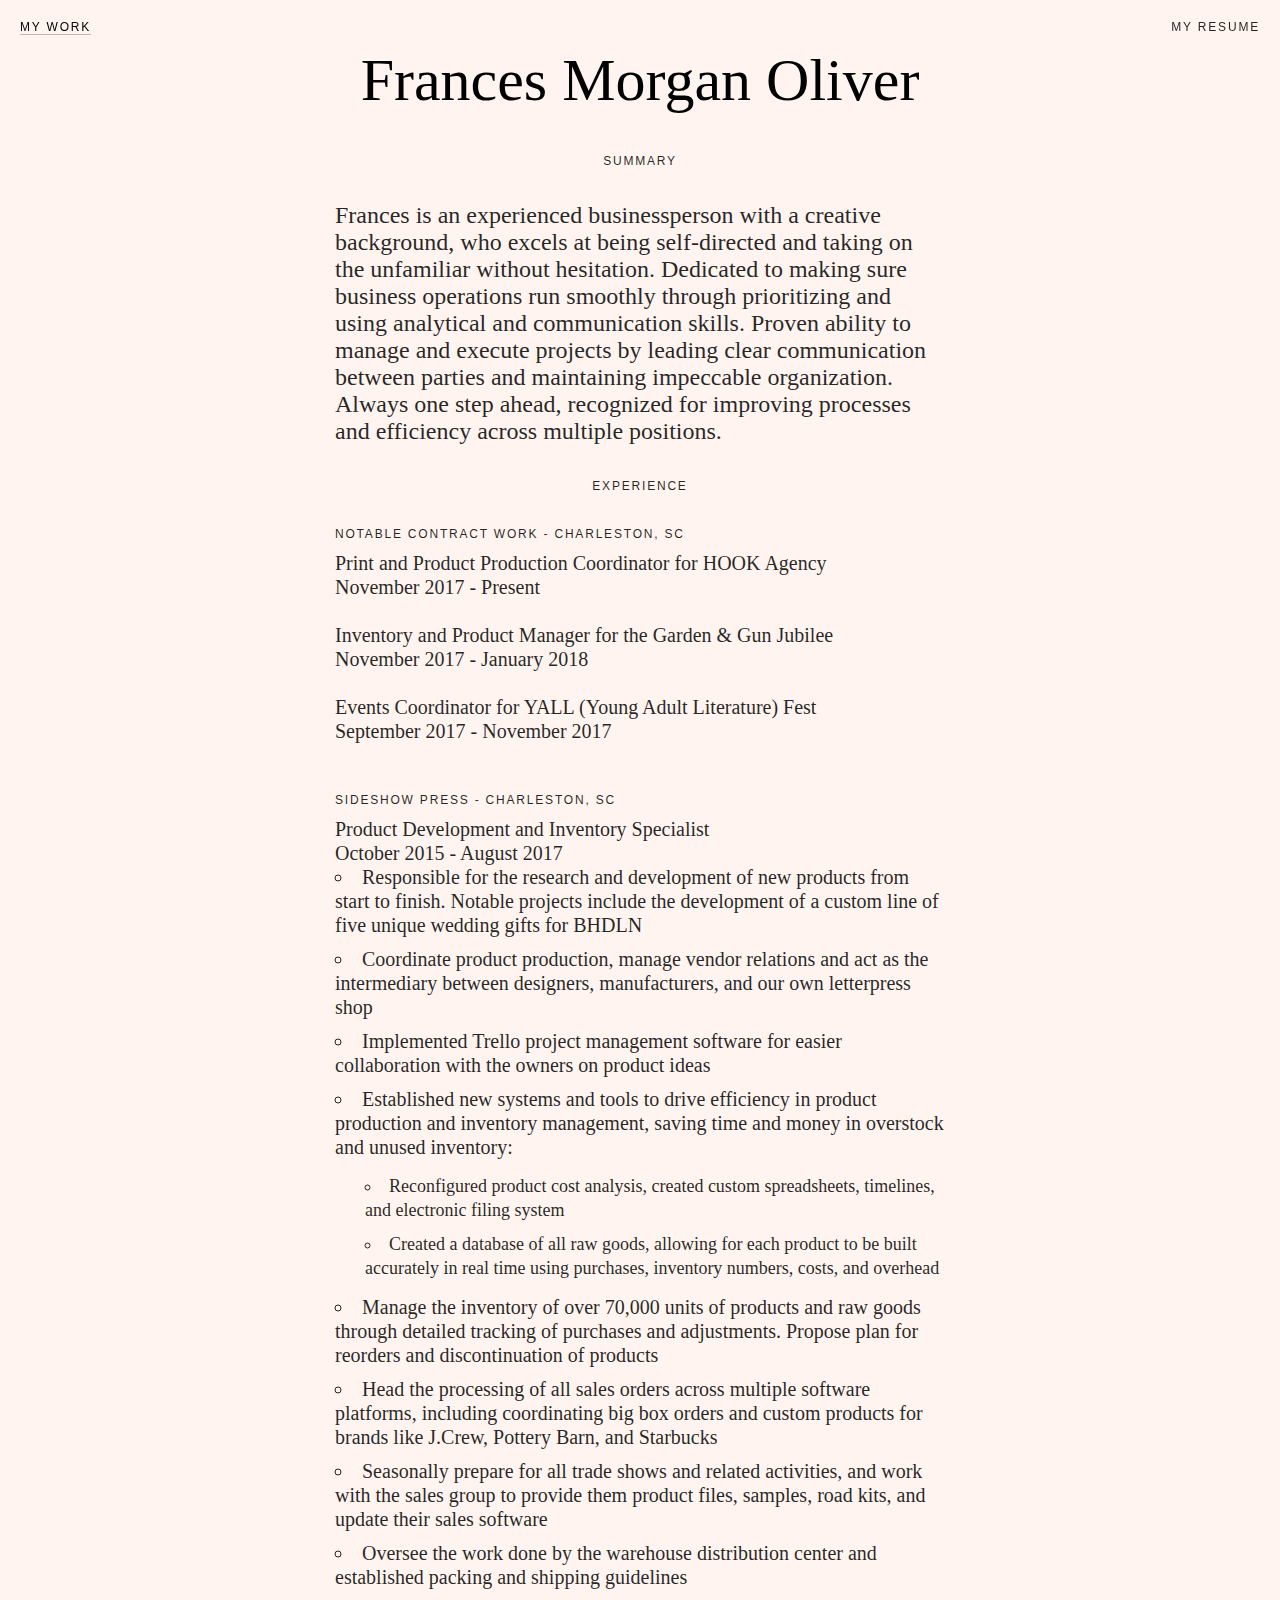
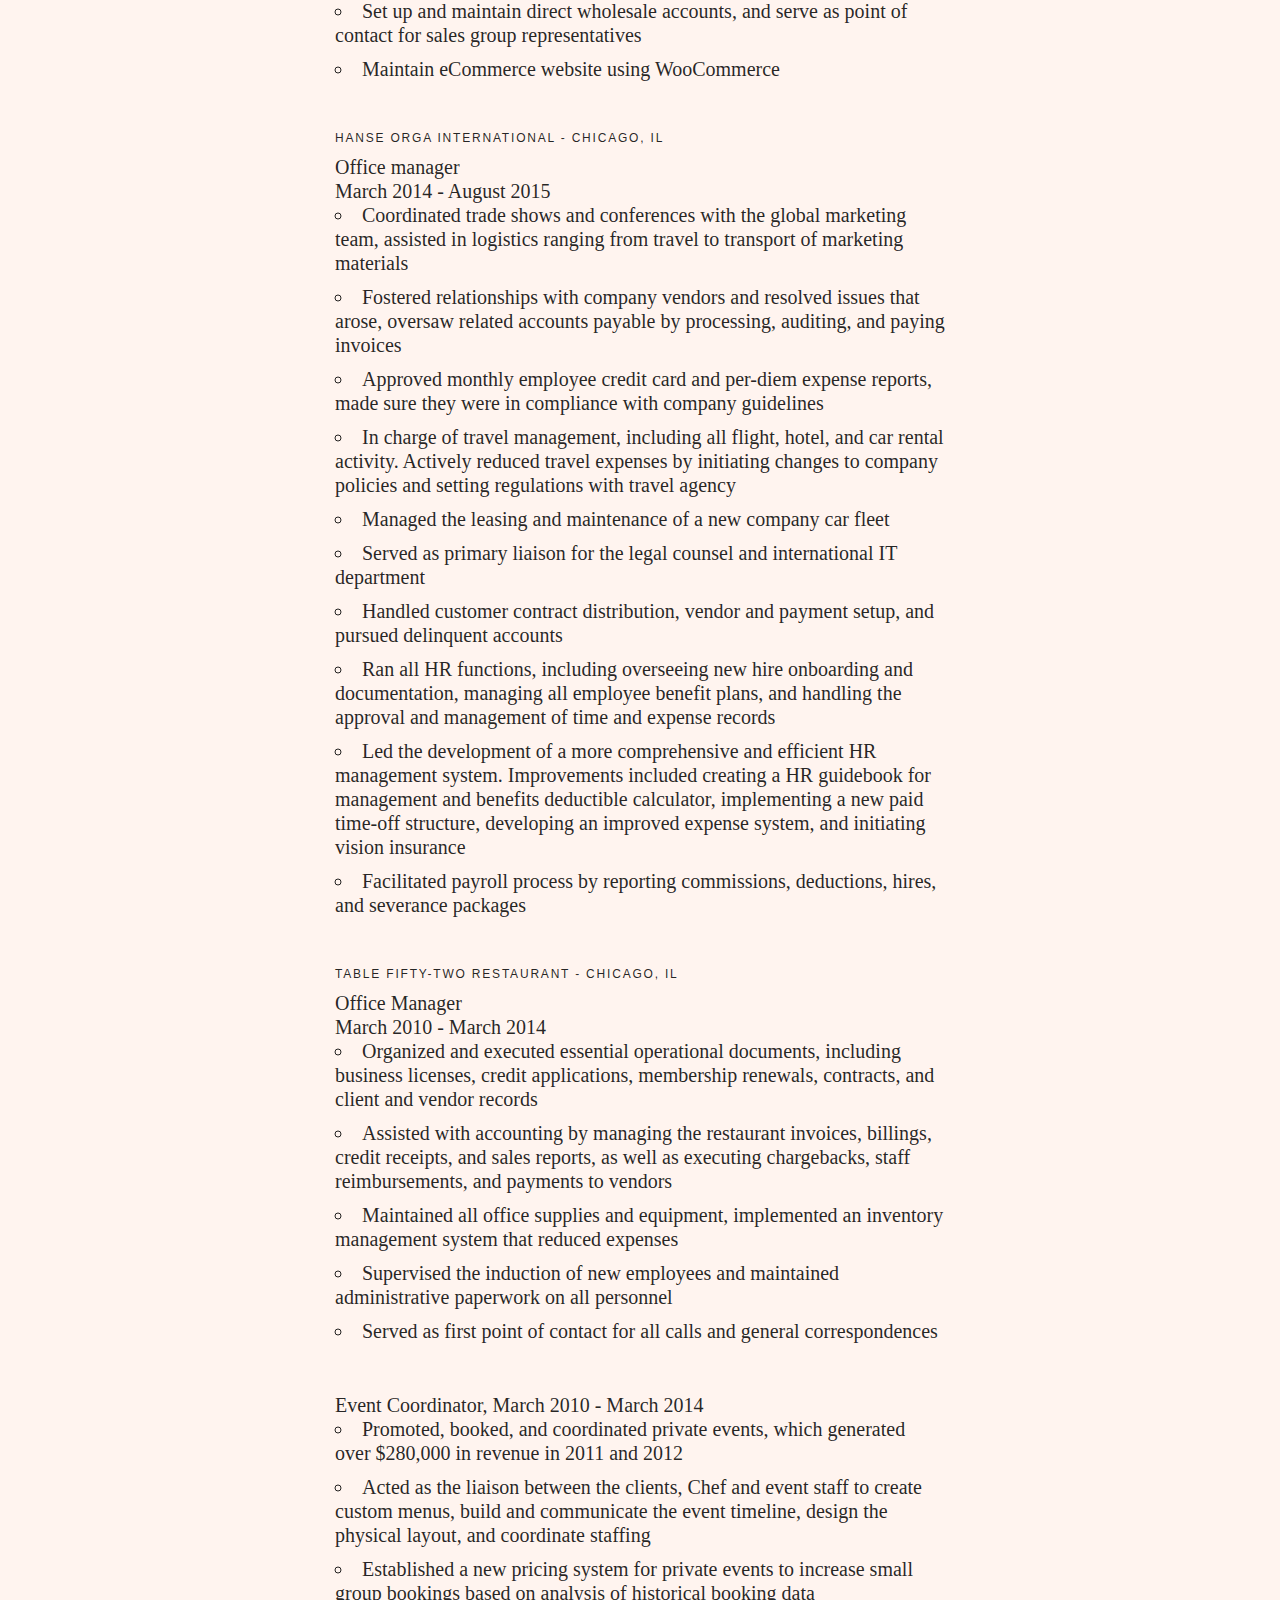
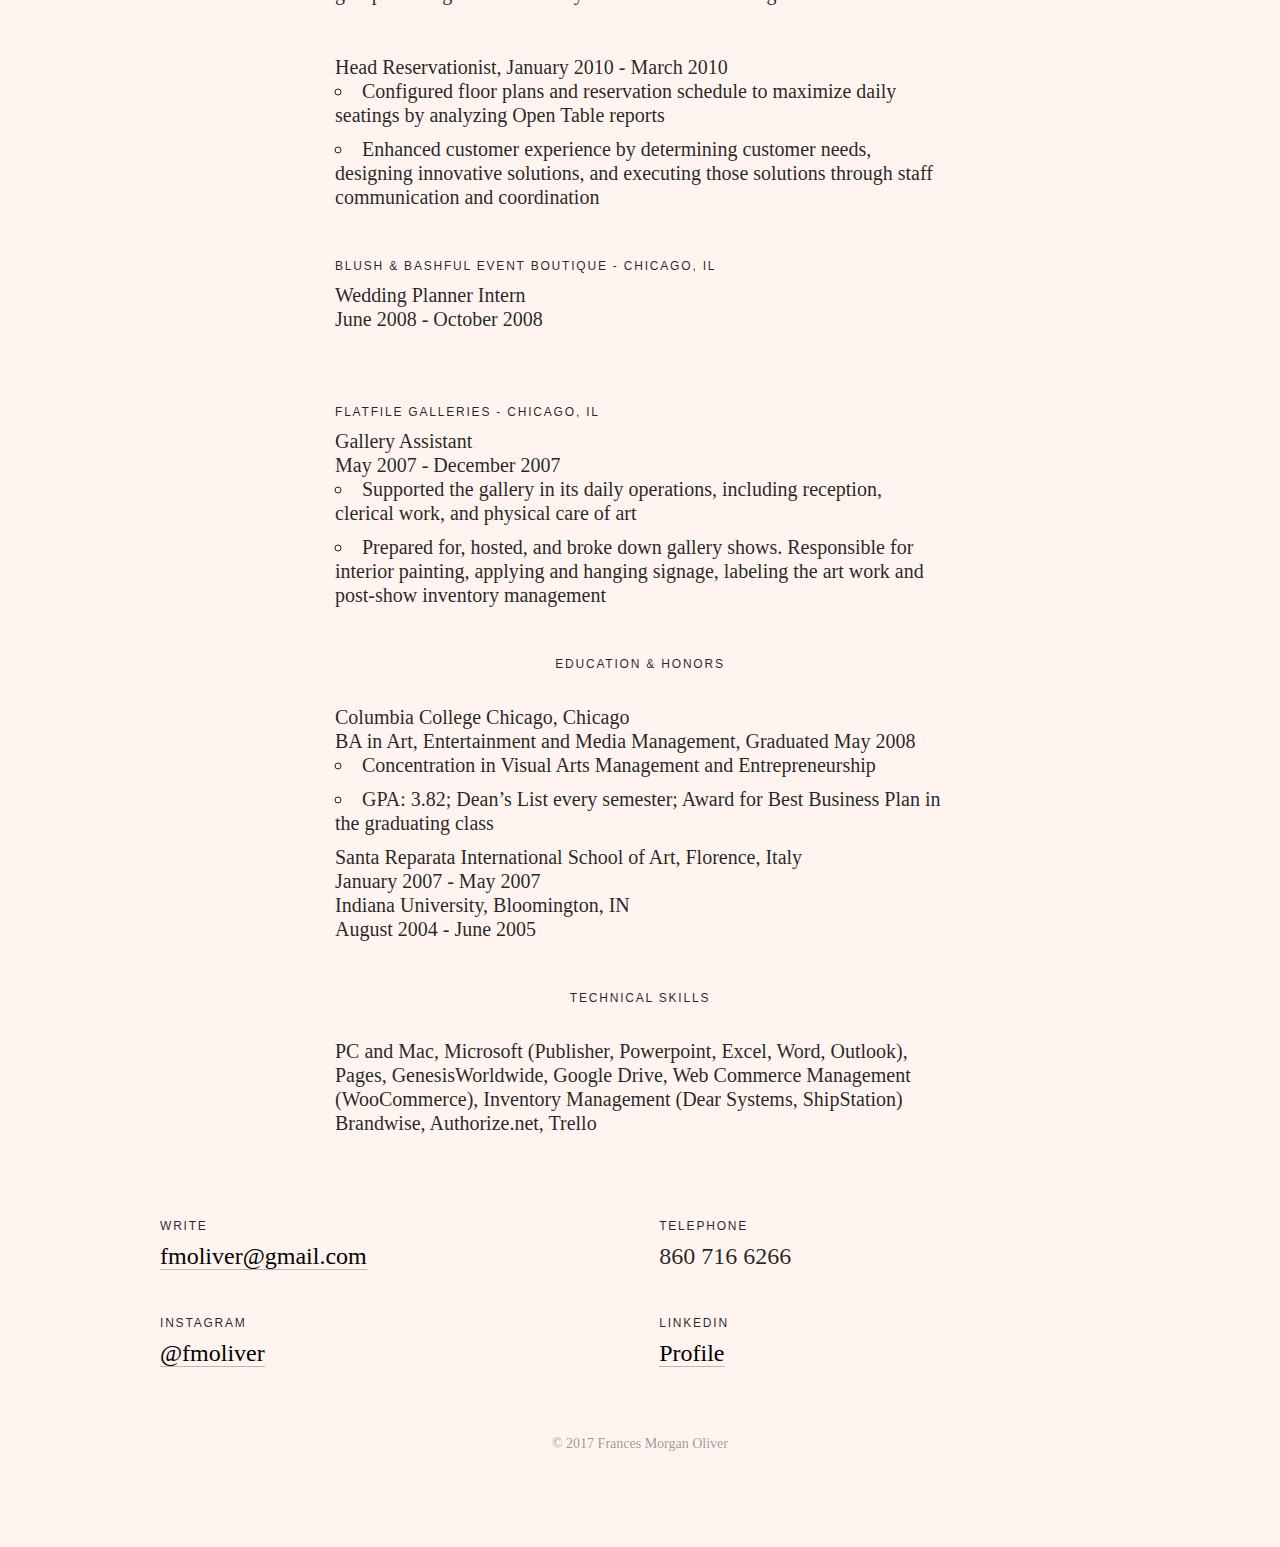
==== resume.html @ 6af4b41e "format updates" ====
<!DOCTYPE html>
<html lang="en">
<head>
<meta charset="utf-8">
<title>Frances Morgan Oliver</title>
<meta name="description" content="Frances Morgan Oliver is an artist with a business background. She's like a mullet-party in the front, and business in the back.">
<meta name="author" content="Frances Morgan Oliver">
<meta name="viewport" content="width=device-width, initial-scale=1">
<link rel="stylesheet" href="css/normalize.css">
<link rel="stylesheet" href="css/skeleton.css">
<link type="text/css" rel="stylesheet" href="//fast.fonts.net/cssapi/2fedffe7-57f6-4fa1-97b9-b22ba24ec169.css"/>
<link rel="icon" type="img/png" href="images/favicon.png">
</head>

<body>
<!-- Navigation -->
<div class="work nav"><a href="work.html">My Work</a></div>
<div class="resume nav">My Resume</div>

<div class="container">
<!-- Logo/Masthead -->
  <div class="row">
    <div class="twelve columns" style="margin-top: 50px">
      <h1><a class="logo" href="index.html">Frances Morgan Oliver</a></h1>
    </div>
  </div>

<!-- First Row -->
  <div class="row resume-text" style="margin-top: 34px">
    <div class="twelve columns">
      <h3 class="center" style="margin-bottom:34px;">Summary</h3>
      <p>
        <strong>Frances is an experienced businessperson with a creative background,</strong> who excels at being self-directed and taking on the unfamiliar without hesitation. Dedicated to making sure business operations run smoothly through prioritizing and using analytical and communication skills. Proven ability to manage and execute projects by leading clear communication between parties and maintaining impeccable organization. Always one step ahead, recognized for improving processes and efficiency across multiple positions.
      </p>
    </div>

    <div class="twelve columns">
      <h3 class="center" style="margin-bottom:34px;">Experience</h3>

      <h3>Notable Contract Work - Charleston, SC</h3>
        <ul>
          <strong>
            Print and Product Production Coordinator for HOOK Agency
          </br>November 2017 - Present
        </br></br>
            Inventory and Product Manager for the Garden & Gun Jubilee
          </br>November 2017 - January 2018
        </br></br>
            Events Coordinator for YALL (Young Adult Literature) Fest
          </br>September 2017 - November 2017
          </strong>
        </ul>
    </div>



    <div class="twelve columns">
      <h3>Sideshow Press - Charleston, SC</h3>
      <ul>
        <strong>Product Development and Inventory Specialist</br>October 2015 - August 2017</strong>
        <li>
          Responsible for the research and development of new products from start to finish. Notable projects include the development of a custom line of five unique wedding gifts for BHDLN
        </li>
        <li>
          Coordinate product production, manage vendor relations and act as the intermediary between designers, manufacturers, and our own letterpress shop
        </li>
        <li>
          Implemented Trello project management software for easier collaboration with the owners on product ideas
        </li>
        <li>
          Established new systems and tools to drive efficiency in product production and inventory management, saving time and money in overstock and unused inventory:
          <ul>
            <li>
              Reconfigured product cost analysis, created custom spreadsheets, timelines, and electronic filing system
            </li>
            <li>
              Created a database of all raw goods, allowing for each product to be built accurately in real time using purchases, inventory numbers, costs, and overhead
            </li>
          </ul>
        </li>
        <li>
          Manage the inventory of over 70,000 units of products and raw goods through detailed tracking of purchases and adjustments. Propose plan for reorders and discontinuation of products
        </li>
        <li>
          Head the processing of all sales orders across multiple software platforms, including coordinating big box orders and custom products for brands like J.Crew, Pottery Barn, and Starbucks
        </li>
        <li>
          Seasonally prepare for all trade shows and related activities, and work with the sales group to provide them product files, samples, road kits, and update their sales software
        </li>
        <li>
          Oversee the work done by the warehouse distribution center and established packing and shipping guidelines
        </li>
        <li>
          Set up and maintain direct wholesale accounts, and serve as point of contact for sales group representatives
        </li>
        <li>
          Maintain eCommerce website using WooCommerce
        </li>
      </ul>
    </div>

    <div class="twelve columns">
      <h3>Hanse Orga International - Chicago, IL</h3>
      <ul>
        <strong>Office manager</br>March 2014 - August 2015</strong>
        <li>
Coordinated trade shows and conferences with the global marketing team, assisted in logistics ranging from travel to transport of marketing materials
        </li>
        <li>
Fostered relationships with company vendors and resolved issues that arose, oversaw related accounts payable by processing, auditing, and paying invoices
        </li>
        <li>
Approved monthly employee credit card and per-diem expense reports, made sure they were in compliance with company guidelines
        </li>
        <li>
In charge of travel management, including all flight, hotel, and car rental activity. Actively reduced travel expenses by initiating changes to company policies and setting regulations with travel agency
        </li>
        <li>
Managed the leasing and maintenance of a new company car fleet
        </li>
        <li>
Served as primary liaison for the legal counsel and international IT department
        </li>
        <li>
Handled customer contract distribution, vendor and payment setup, and pursued delinquent accounts
        </li>
        <li>
          Ran all HR functions, including overseeing new hire onboarding and documentation, managing all employee benefit plans, and handling the approval and management of time and expense records
</li>
<li>Led the development of a more comprehensive and efficient HR management system. Improvements included creating a HR guidebook for management and benefits deductible calculator, implementing a new paid time-off structure, developing an improved expense system, and initiating vision insurance
</li>
<li>Facilitated payroll process by reporting commissions, deductions, hires, and severance packages
</li>
      </ul>
    </div>

    <div class="twelve columns">
      <h3>Table Fifty-Two Restaurant - Chicago, IL</h3>
      <ul>
        <strong>Office Manager</br>March 2010 - March 2014</strong>
        <li>
Organized and executed essential operational documents, including business licenses, credit applications, membership renewals, contracts, and client and vendor records
        </li>
        <li>
Assisted with accounting by managing the restaurant invoices, billings, credit receipts, and sales reports, as well as executing chargebacks, staff reimbursements, and payments to vendors
        </li>
        <li>
Maintained all office supplies and equipment, implemented an inventory management system that reduced expenses
        </li>
        <li>
Supervised the induction of new employees and maintained administrative paperwork on all personnel
        </li>
        <li>
Served as first point of contact for all calls and general correspondences
        </li>
      </ul>
      <ul>
        <strong>Event Coordinator, March 2010 - March 2014</strong>
        <li>
Promoted, booked, and coordinated private events, which generated over $280,000 in revenue in 2011 and 2012
        </li>
        <li>
Acted as the liaison between the clients, Chef and event staff to create custom menus, build and communicate the event timeline, design the physical layout, and coordinate staffing
        </li>
        <li>
Established a new pricing system for private events to increase small group bookings based on analysis of historical booking data
        </li>
      </ul>
    <ul>
      <strong>Head Reservationist, January 2010 - March 2010</strong>
      <li>
Configured floor plans and reservation schedule to maximize daily seatings by analyzing Open Table reports
      </li>
      <li>Enhanced customer experience by determining customer needs, designing innovative solutions, and executing those solutions through staff communication and coordination
</li>
</ul>
    </div>

    <div class="twelve columns">
      <ul>
        <h3>Blush &amp; Bashful Event Boutique - Chicago, IL</h3>
        <strong>Wedding Planner Intern</br>June 2008 - October 2008</strong>
          </br></br>
      </ul>

      <h3>FLATFILE galleries - Chicago, IL </h3>
      <ul>
        <strong>Gallery Assistant</br>May 2007 - December 2007</strong>
        <li>
Supported the gallery in its daily operations, including reception, clerical work, and physical care of art
        </li>
        <li>
          Prepared for, hosted, and broke down gallery shows. Responsible for interior painting, applying and hanging signage, labeling the art work and post-show inventory management
        </li>
      </ul>
  </div>

  <div class="twelve columns">
      <h3 class="center" style="margin-bottom:34px;">Education &amp; Honors</h4>

      <ul>
        <strong>
          Columbia College Chicago, Chicago</br>
          BA in Art, Entertainment and Media Management, Graduated May 2008
        </strong>
        <li>
          Concentration in Visual Arts Management and Entrepreneurship
        </li>
        <li>
          GPA: 3.82; Dean’s List every semester; Award for Best Business Plan in the graduating class
        </li>

        <strong>
          Santa Reparata International School of Art, Florence, Italy</br>
          January 2007 - May 2007
        </strong>
        </br>
        <strong>
          Indiana University, Bloomington, IN</br>
          August 2004 - June 2005
        </strong>
      </ul>
  </div>

  <div class="twelve columns">
    <h3 class="center" style="margin-bottom:34px;">Technical Skills</h3>
      <ul>
        PC and Mac, Microsoft (Publisher, Powerpoint, Excel, Word, Outlook), Pages, GenesisWorldwide, Google Drive, Web Commerce Management (WooCommerce), Inventory Management (Dear Systems, ShipStation) Brandwise, Authorize.net, Trello
      </ul>
  </div>

</div>



<!-- FOOTER -->
<!-- Contact -->
  <div class="row" style="margin-top: 34px">
    <div class="six columns">
      <h3>WRITE</h3>
      <p>
        <a href="mailto:fmoliver@gmail.com">fmoliver@gmail.com</a>
      </p>
    </div>

    <div class="six columns">
      <h3>TELEPHONE</h3>
      <p>
        860 716 6266
      </p>
    </div>
  </div>

<!-- Social -->
  <div class="row" style="margin-top: 12px">
    <div class="six columns">
      <h3>INSTAGRAM</h3>
      <p>
        <a href="https://www.instagram.com/fmoliver/" target="_blank">@fmoliver</a>
      </p>
    </div>

    <div class="six columns">
      <h3>LINKEDIN</h3>
      <p>
        <a href="https://www.linkedin.com/in/frances-morgan-oliver-4a1a248" target="_blank">Profile</a>
      </p>
    </div>
  </div>

<!-- Copy -->
  <div class="row" style="margin-top: 34px">
    <div class="twelve columns center">
      <p class="small">© 2017 Frances Morgan Oliver</p>
    </div>
  </div>
</div></body>
</html>
---- css/skeleton.css ----
/*Skeleton V2.0.4 Copyright 2014, Dave Gamache www.getskeleton.com*/
.resume {
position:fixed;
top:20px;
right:20px;
z-index:5000;}

.work {
position:fixed;
top:20px;
left:20px;
z-index:5000;}

.resume-text {
  padding: 0;
}

.container {
  position: relative;
  width: 100%;
  max-width: 1000px;
  margin: 0 auto;
  margin-bottom: 60px;
  padding: 0 20px;
  box-sizing: border-box; }

.columns {
  width: 100%;
  float: left;
  box-sizing: border-box; }

/* Desktop */
@media (min-width: 550px) {
  .resume-text {
    padding: 0 175px;}

  .container {
    width: 100%;}

  .columns {
    margin-left: 4%; }

  .columns:first-child {
    margin-left: 0; }

  .one.columns                    { width: 4.66666666667%; }
  .two.columns                    { width: 13.3333333333%; }
  .three.columns                  { width: 22%;            }
  .four.columns                   { width: 30.6666666667%; }
  .five.columns                   { width: 39.3333333333%; }
  .six.columns                    { width: 48%;            }
  .seven.columns                  { width: 56.6666666667%; }
  .eight.columns                  { width: 65.3333333333%; }
  .nine.columns                   { width: 74.0%;          }
  .ten.columns                    { width: 82.6666666667%; }
  .eleven.columns                 { width: 91.3333333333%; }
  .twelve.columns                 { width: 100%; margin-left: 0; }
}


/* Basic */
html { font-size: 62.5%; }

body {
  font-size: 24px;
  line-height: 27px;
  letter-spacing: 0;
  text-rendering: optimizeLegibility;
  font-weight: 400;
  font-style: normal;
  font-family: "Goudy Oldstyle W01", "Goudy", serif;
  color: rgba(0,0,0,.86);
  background-color: rgba(255,236,229,.6); }

img { max-width: 100%; }

/* Typography */
h1, h2 {
  margin-top: 0;
  margin-bottom: 1rem; }

h1 {
  font-weight: 400;
  text-align: center;
  font-size: 60px;
  line-height: 60px; }

h2 {
  font-weight: 400;
  font-size: 36px;
  line-height: 38px;
  color: rgba(0,0,0,.4);}

h3, .nav {
  font-family: "Helvetica Neue LT W01_63 Md Ex", "Helvetica Neue LT Std", sans-serif;
  font-weight: 500;
  font-size: 12px;
  letter-spacing: 0.15em;
  line-height: 14px;
  margin-top: 0;
  margin-bottom: 10px;
  text-transform: uppercase;}

h4 {
  font-family: "Helvetica Neue LT W01_63 Md Ex", "Helvetica Neue LT Std", sans-serif;
  font-weight: 500;
  font-size: 22px;
  letter-spacing: 0.15em;
  line-height: 24px;
  margin-top: 0;
  margin-bottom: 10px;
  text-transform: uppercase;
  display: inline-block; }

strong {
  font-weight: 500;
  font-family: "Goudy Oldstyle W01 Bold", "Goudy", serif;}

p {
  font-weight: 400;
  margin-top: 0;
  margin-bottom: 34px;}

.number {
  font-size: 13px;
  vertical-align: top;
  margin-left: 10px;
  display: inline;
  line-height: 13px;
  top: 3px;
  position: relative
}

.role {
  font-family: "Helvetica Neue LT W01_63 Md Ex", "Helvetica Neue LT Std", sans-serif;
  font-weight: 500;
  font-size: 12px;
  line-height: 14px;
  margin-top: 0;}

.small {
  font-size:14px;
  line-height: 18px;
  color: rgba(0,0,0,.4);}

.right {
  text-align: right;}

.center {
  text-align: center;}

/* Links */
a {
  color: black;
  text-decoration: none;
  border-bottom: 1px solid rgba(0,0,0,.25);}

a:hover {
  color: black;
  text-decoration: none;
  border-bottom: 1px solid rgba(0,0,0,1); }


.logo {
  color: black;
  text-decoration: none;
  border-bottom: 0;}

.logo:hover {
  color: black;
  text-decoration: none;
  border-bottom: 0; }


/* Lists */
ul {
  font-size: 20px;
  line-height: 24px;
  list-style: circle inside;
  margin-bottom: 50px;}

ol {
  list-style: decimal inside; }
ol, ul {
  padding-left: 0;
  margin-top: 0; }
ul ul,
ul ol,
ol ol,
ol ul {
  margin: 1.5rem 0 1.5rem 3rem;
  font-size: 90%; }
li {
  margin-bottom: 1rem; }

#me1, #me2, #me3, #me4, #me5, #me6, #me7, #me8, #me9, #me10, #me11{
cursor: e-resize; }

/* Clearing */
.container:after,
.row:after,
.u-cf {
  content: "";
  display: table;
  clear: both; }
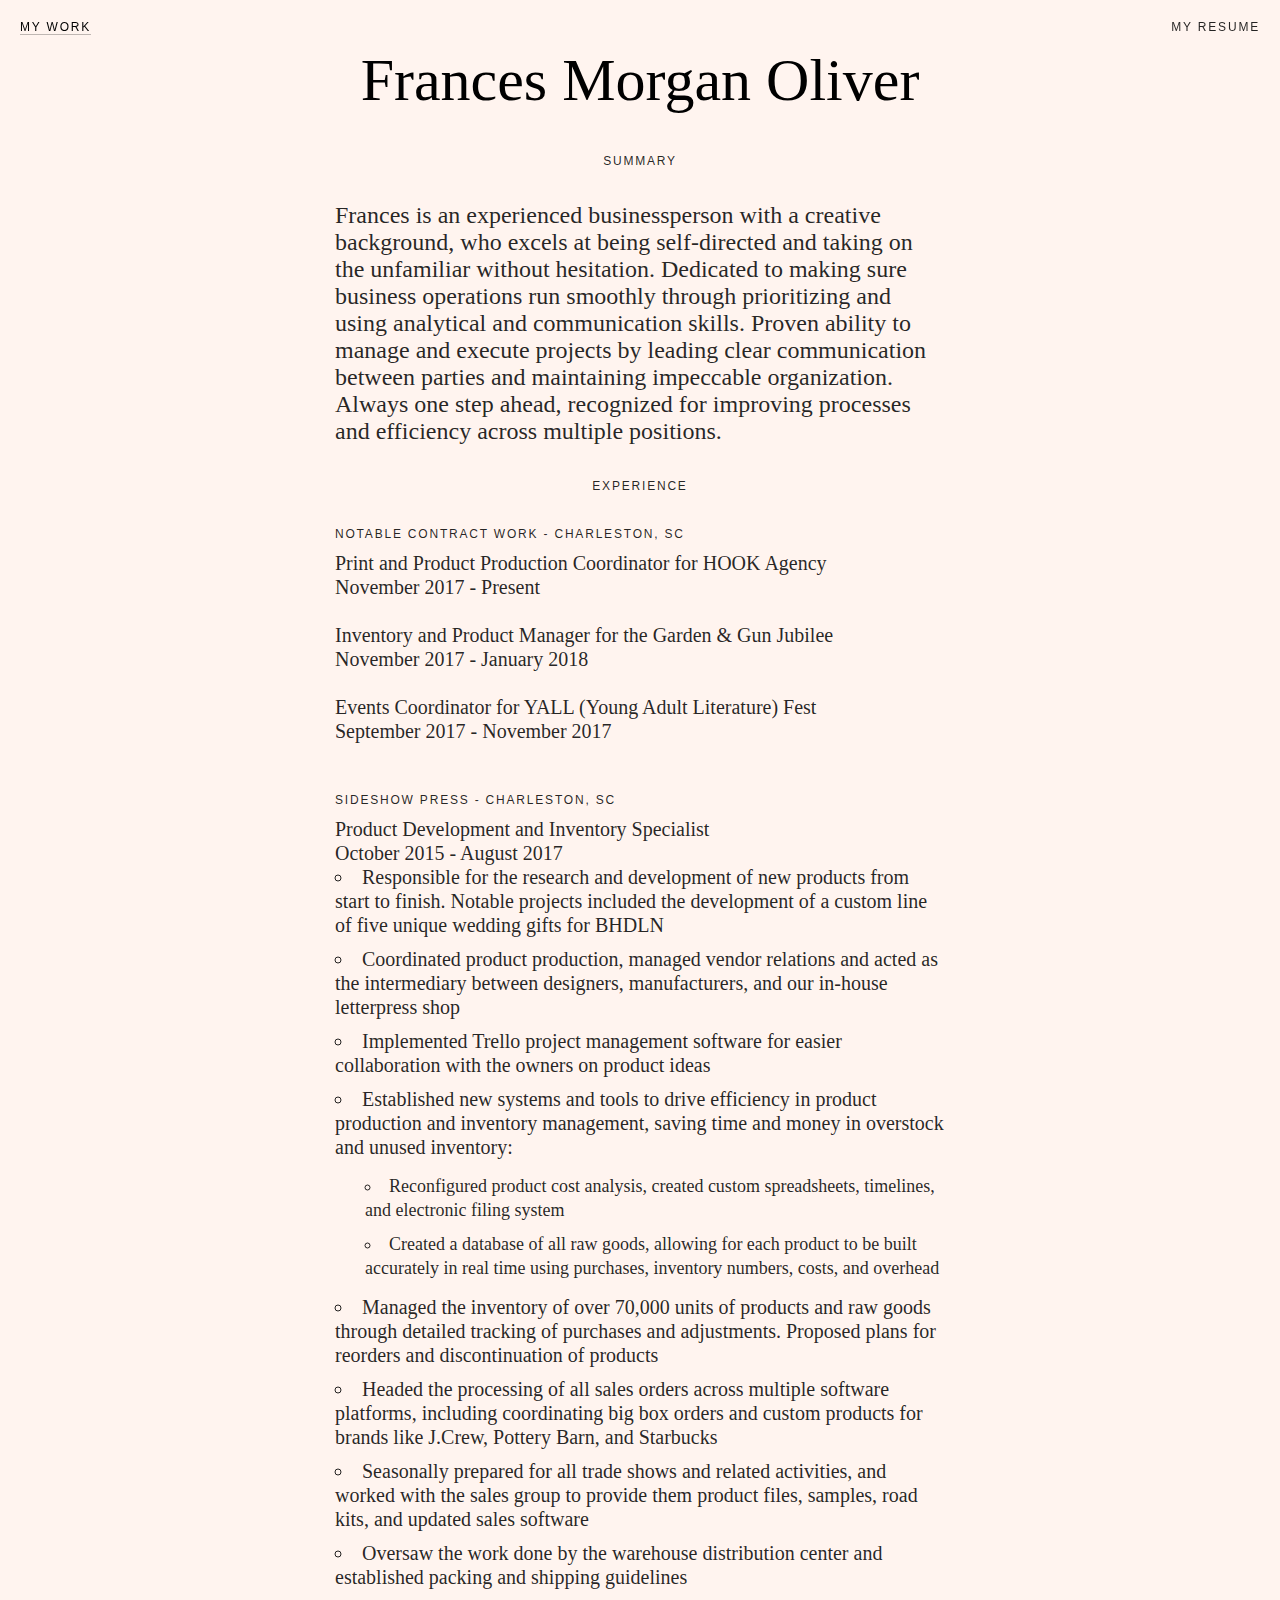
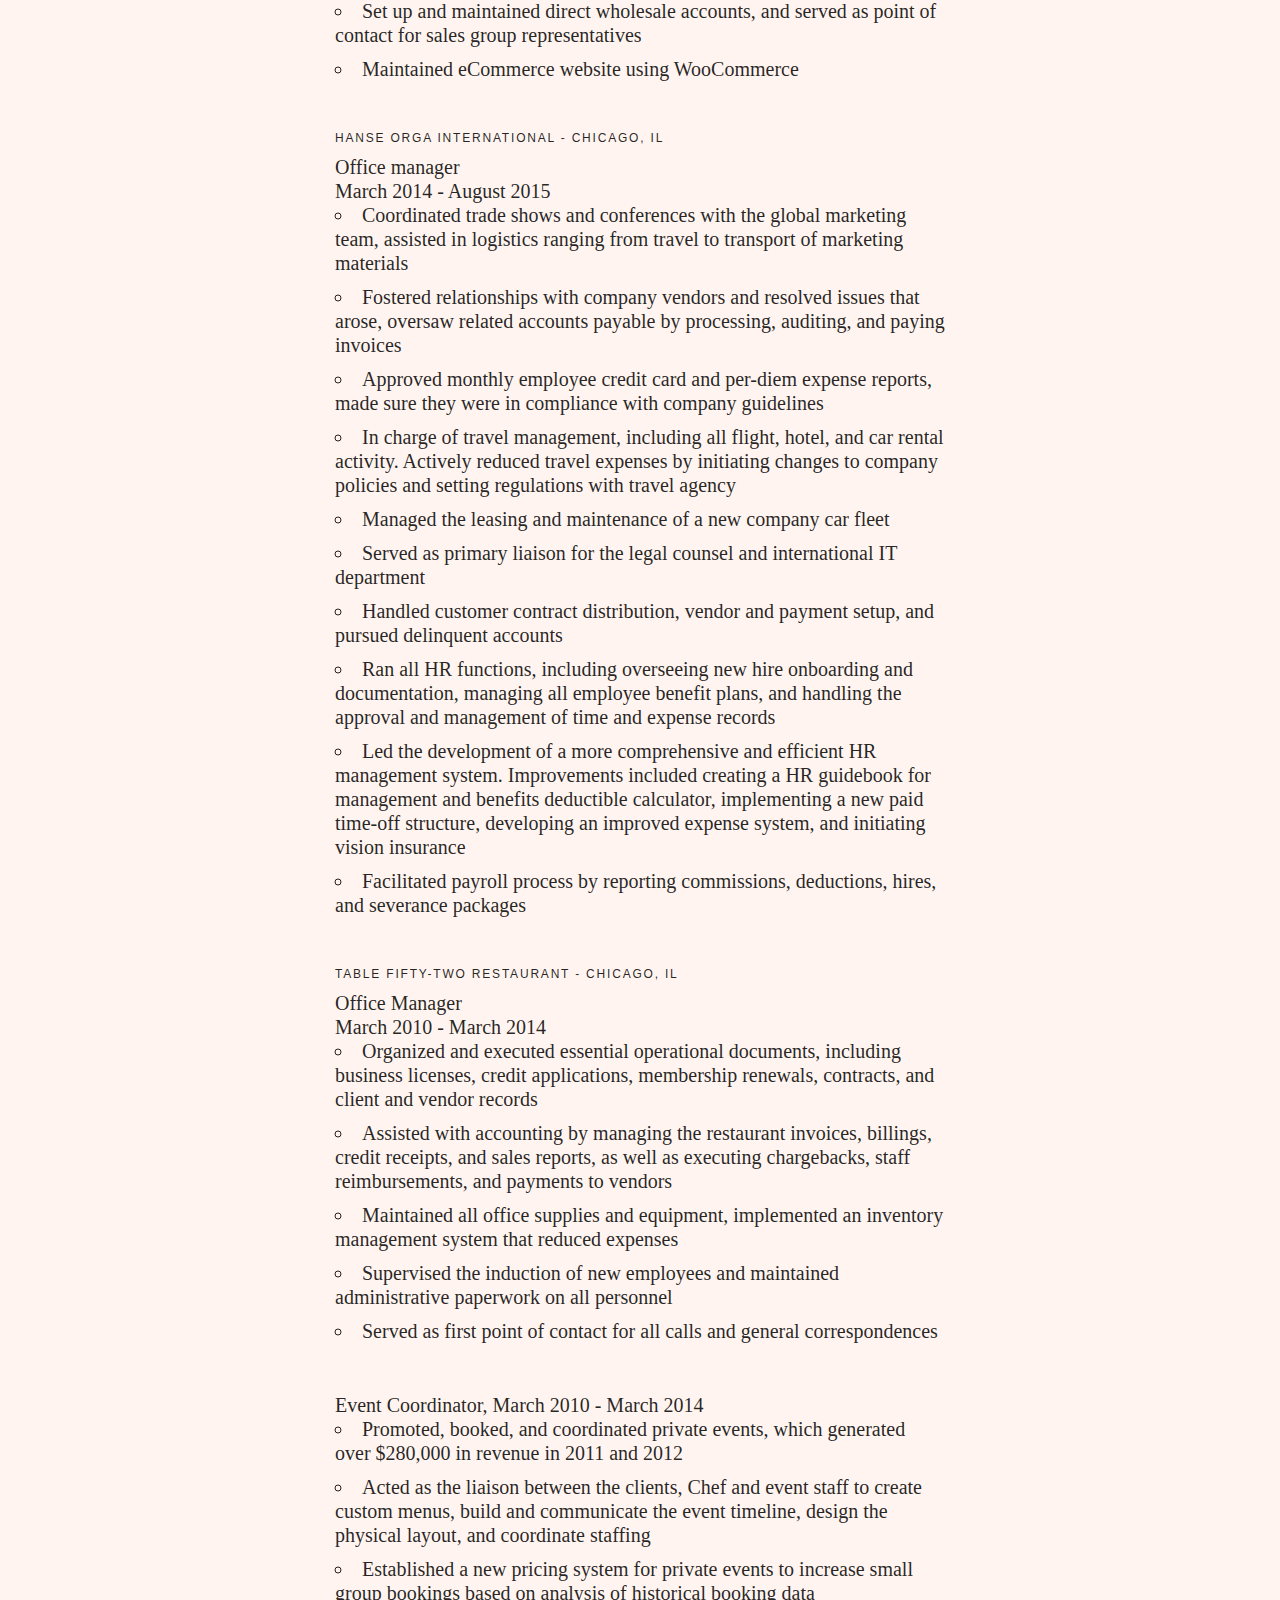
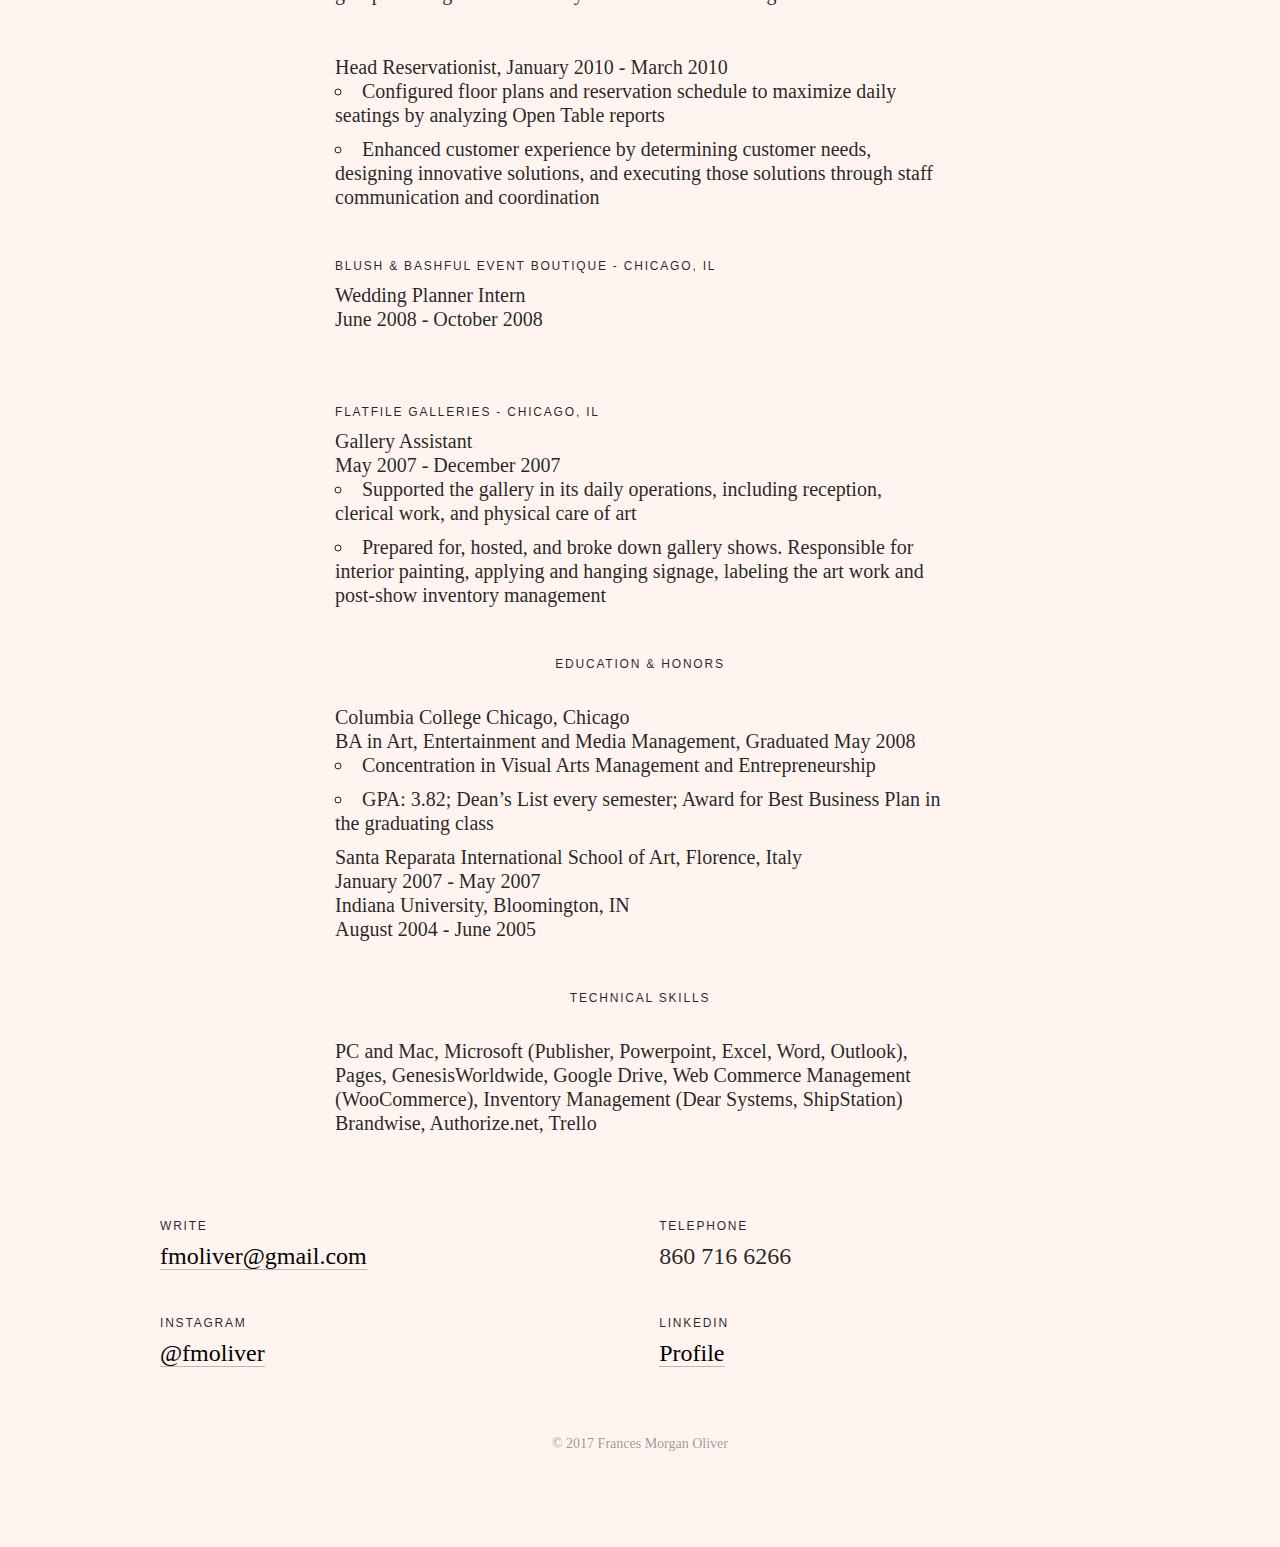
==== commit e9dd82fb: "updating resume" ====
--- a/resume.html
+++ b/resume.html
@@ -3,7 +3,7 @@
 <head>
 <meta charset="utf-8">
 <title>Frances Morgan Oliver</title>
-<meta name="description" content="Frances Morgan Oliver is an artist with a business background. She's like a mullet-party in the front, and business in the back.">
+<meta name="description" content="Frances Morgan Oliver is an artist with a business background">
 <meta name="author" content="Frances Morgan Oliver">
 <meta name="viewport" content="width=device-width, initial-scale=1">
 <link rel="stylesheet" href="css/normalize.css">
@@ -59,10 +59,10 @@
       <ul>
         <strong>Product Development and Inventory Specialist</br>October 2015 - August 2017</strong>
         <li>
-          Responsible for the research and development of new products from start to finish. Notable projects include the development of a custom line of five unique wedding gifts for BHDLN
-        </li>
-        <li>
-          Coordinate product production, manage vendor relations and act as the intermediary between designers, manufacturers, and our own letterpress shop
+          Responsible for the research and development of new products from start to finish. Notable projects included the development of a custom line of five unique wedding gifts for BHDLN
+        </li>
+        <li>
+          Coordinated product production, managed vendor relations and acted as the intermediary between designers, manufacturers, and our in-house letterpress shop
         </li>
         <li>
           Implemented Trello project management software for easier collaboration with the owners on product ideas
@@ -79,22 +79,22 @@
           </ul>
         </li>
         <li>
-          Manage the inventory of over 70,000 units of products and raw goods through detailed tracking of purchases and adjustments. Propose plan for reorders and discontinuation of products
-        </li>
-        <li>
-          Head the processing of all sales orders across multiple software platforms, including coordinating big box orders and custom products for brands like J.Crew, Pottery Barn, and Starbucks
-        </li>
-        <li>
-          Seasonally prepare for all trade shows and related activities, and work with the sales group to provide them product files, samples, road kits, and update their sales software
-        </li>
-        <li>
-          Oversee the work done by the warehouse distribution center and established packing and shipping guidelines
-        </li>
-        <li>
-          Set up and maintain direct wholesale accounts, and serve as point of contact for sales group representatives
-        </li>
-        <li>
-          Maintain eCommerce website using WooCommerce
+          Managed the inventory of over 70,000 units of products and raw goods through detailed tracking of purchases and adjustments. Proposed plans for reorders and discontinuation of products
+        </li>
+        <li>
+          Headed the processing of all sales orders across multiple software platforms, including coordinating big box orders and custom products for brands like J.Crew, Pottery Barn, and Starbucks
+        </li>
+        <li>
+          Seasonally prepared for all trade shows and related activities, and worked with the sales group to provide them product files, samples, road kits, and updated sales software
+        </li>
+        <li>
+          Oversaw the work done by the warehouse distribution center and established packing and shipping guidelines
+        </li>
+        <li>
+          Set up and maintained direct wholesale accounts, and served as point of contact for sales group representatives
+        </li>
+        <li>
+          Maintained eCommerce website using WooCommerce
         </li>
       </ul>
     </div>
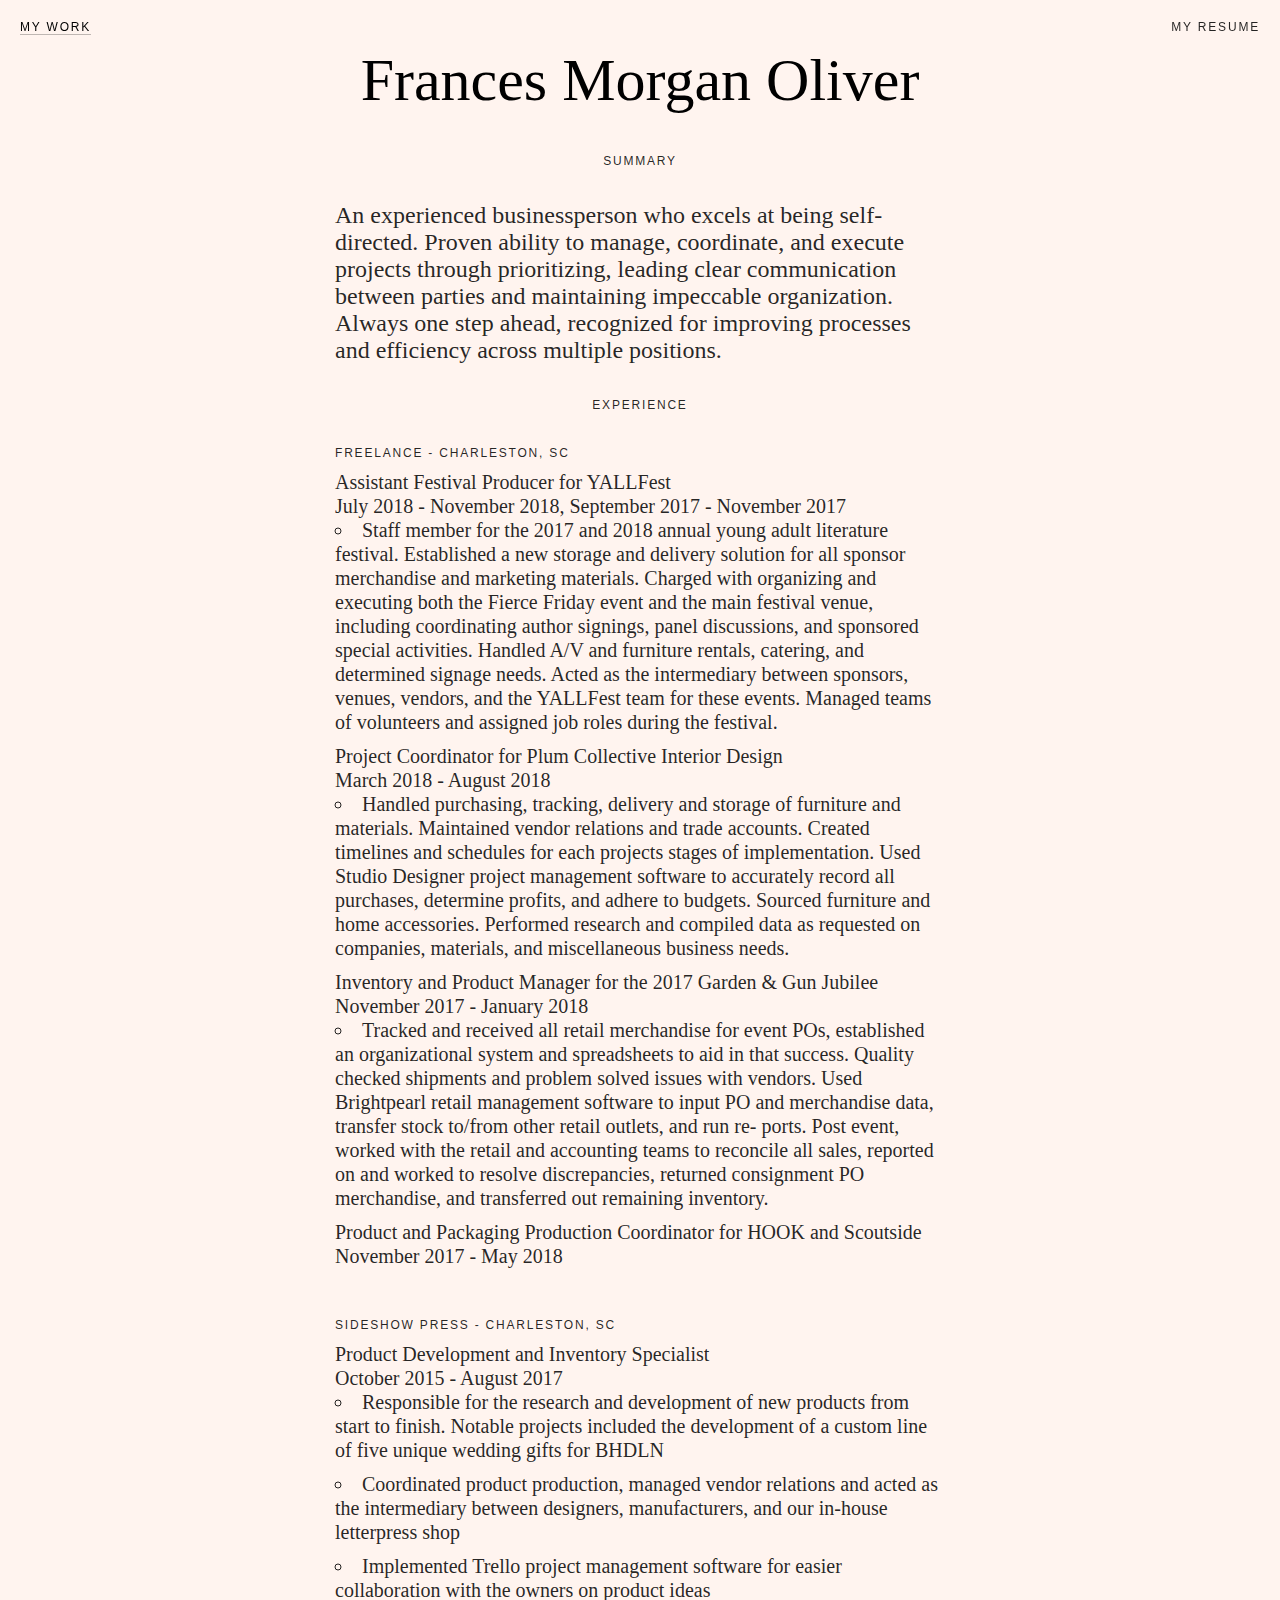
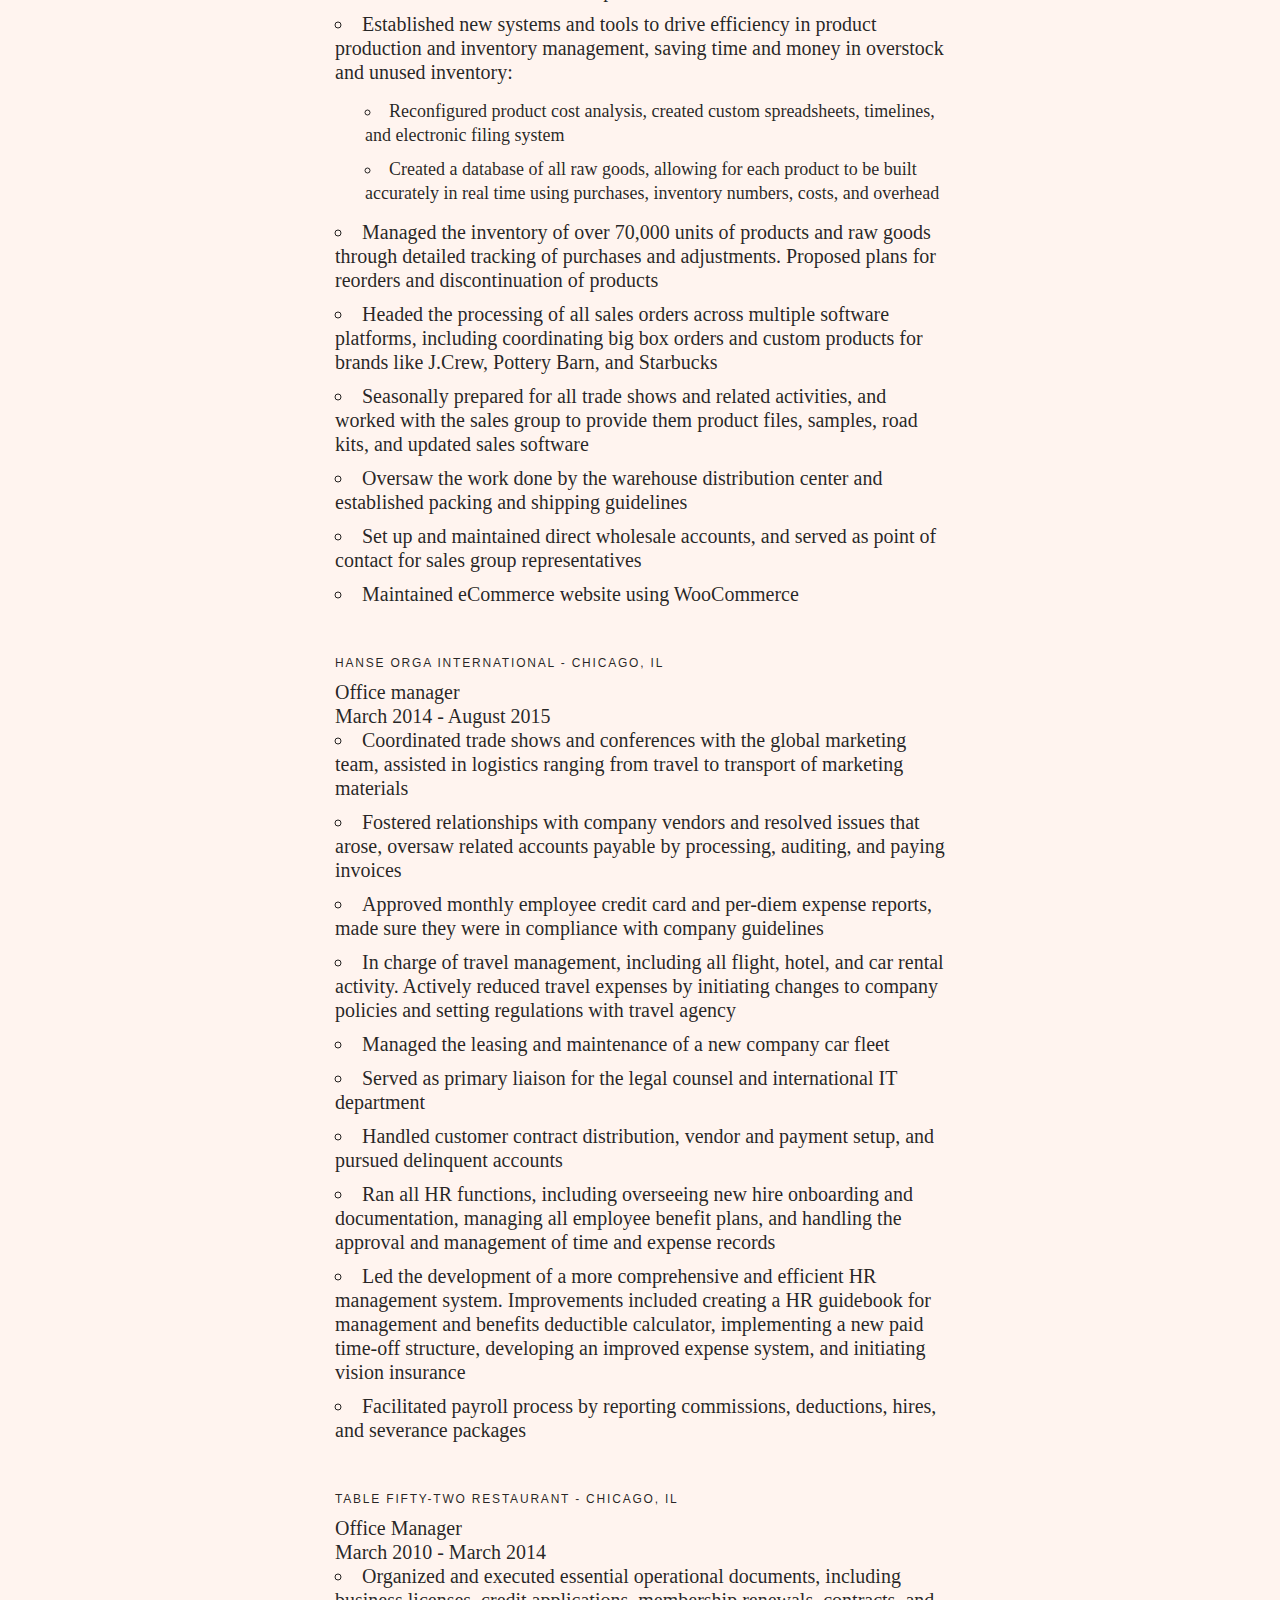
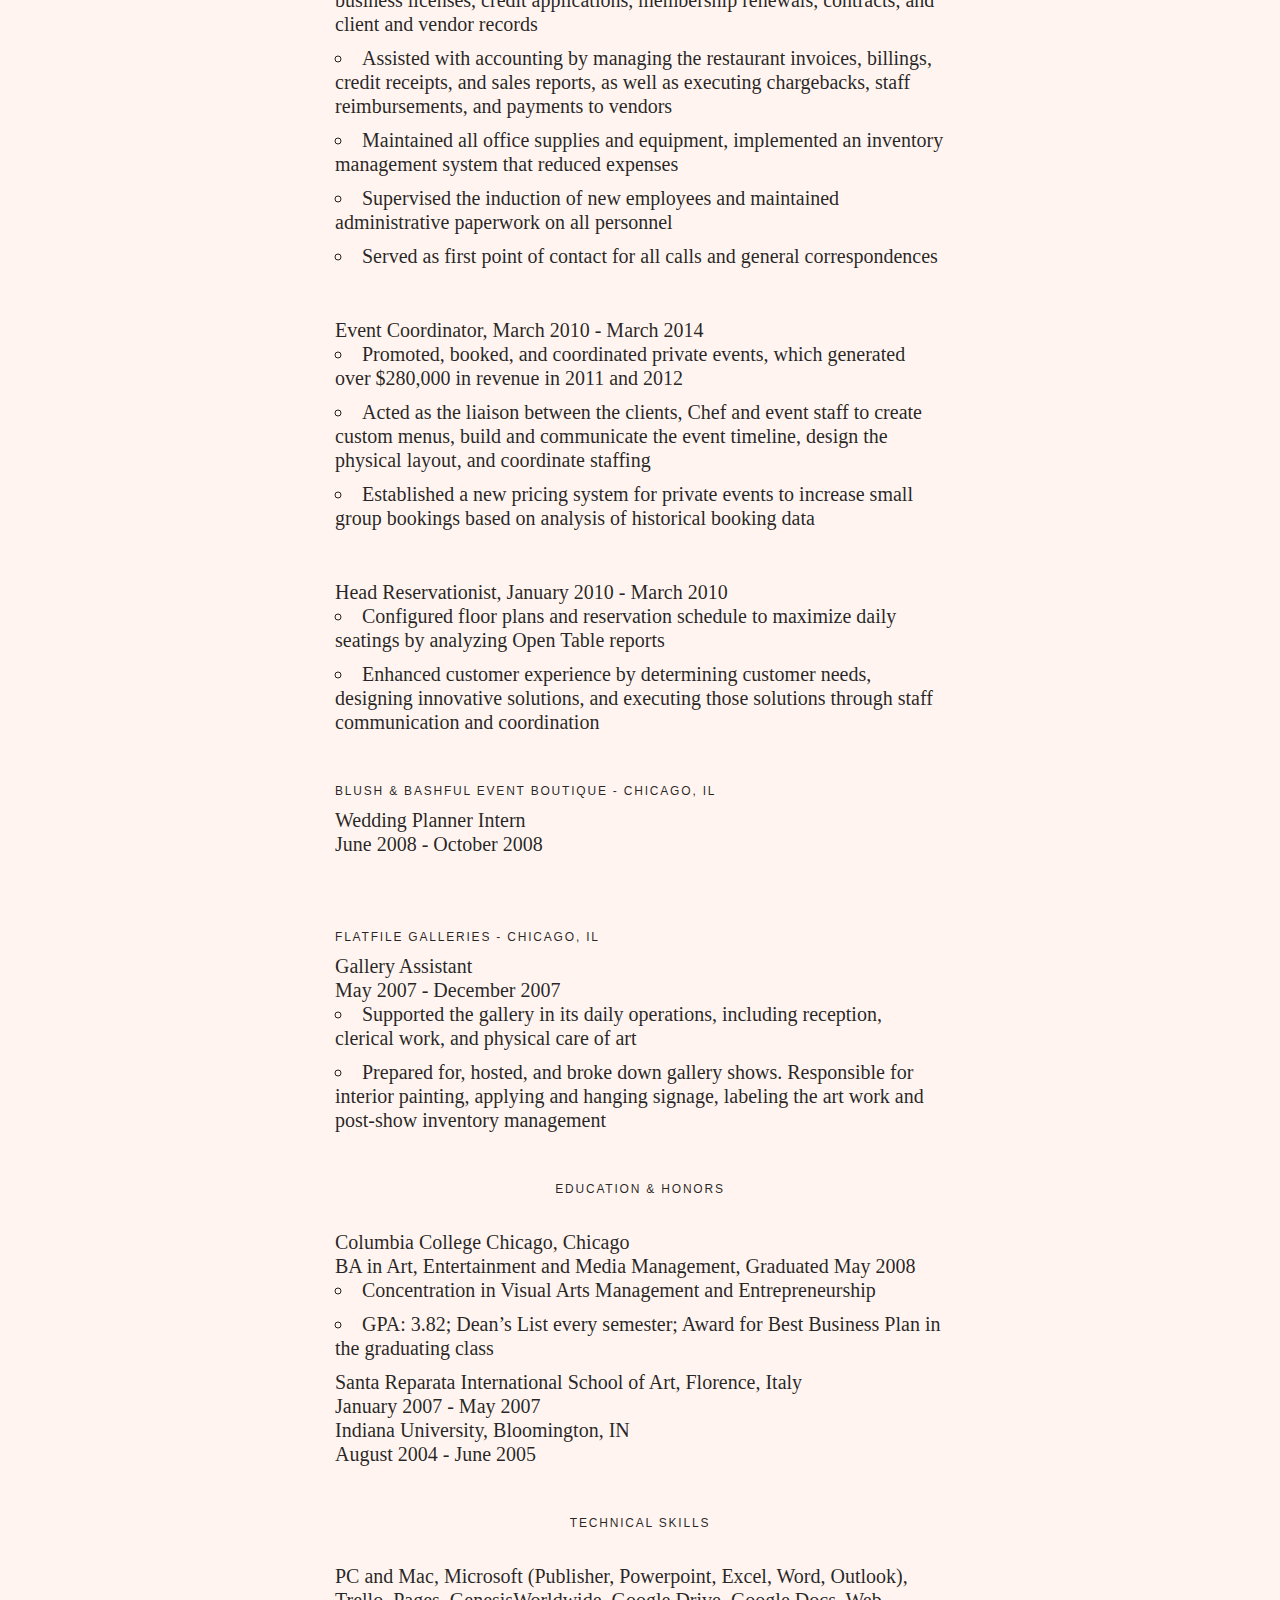
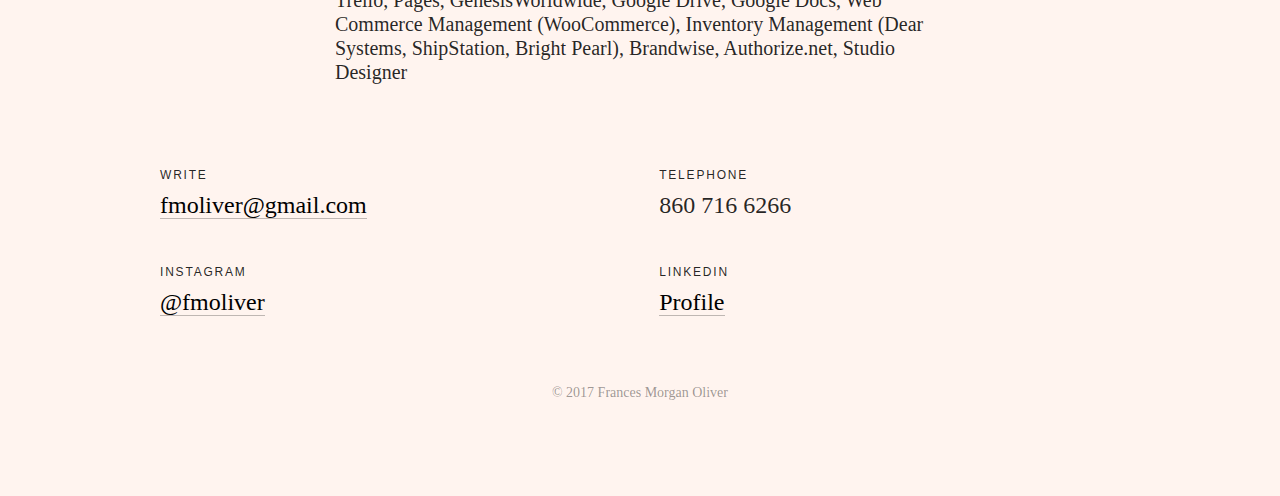
==== commit 624e3678: "resume updates" ====
--- a/resume.html
+++ b/resume.html
@@ -3,13 +3,13 @@
 <head>
 <meta charset="utf-8">
 <title>Frances Morgan Oliver</title>
-<meta name="description" content="Frances Morgan Oliver is an artist with a business background">
+<meta name="description" content="Frances Morgan Oliver is an artist with a business background.">
 <meta name="author" content="Frances Morgan Oliver">
 <meta name="viewport" content="width=device-width, initial-scale=1">
 <link rel="stylesheet" href="css/normalize.css">
 <link rel="stylesheet" href="css/skeleton.css">
 <link type="text/css" rel="stylesheet" href="//fast.fonts.net/cssapi/2fedffe7-57f6-4fa1-97b9-b22ba24ec169.css"/>
-<link rel="icon" type="img/png" href="images/favicon.png">
+<link rel="icon" type="img/png" href="img/favicon.png">
 </head>
 
 <body>
@@ -30,25 +30,32 @@
     <div class="twelve columns">
       <h3 class="center" style="margin-bottom:34px;">Summary</h3>
       <p>
-        <strong>Frances is an experienced businessperson with a creative background,</strong> who excels at being self-directed and taking on the unfamiliar without hesitation. Dedicated to making sure business operations run smoothly through prioritizing and using analytical and communication skills. Proven ability to manage and execute projects by leading clear communication between parties and maintaining impeccable organization. Always one step ahead, recognized for improving processes and efficiency across multiple positions.
+        An experienced businessperson who excels at being self-directed. Proven ability to manage, coordinate, and execute projects through prioritizing, leading clear communication between parties and maintaining impeccable organization. Always one step ahead, recognized for improving processes and efficiency across multiple positions.
       </p>
     </div>
 
     <div class="twelve columns">
       <h3 class="center" style="margin-bottom:34px;">Experience</h3>
 
-      <h3>Notable Contract Work - Charleston, SC</h3>
+      <h3>Freelance - Charleston, SC</h3>
         <ul>
-          <strong>
-            Print and Product Production Coordinator for HOOK Agency
-          </br>November 2017 - Present
-        </br></br>
-            Inventory and Product Manager for the Garden & Gun Jubilee
-          </br>November 2017 - January 2018
-        </br></br>
-            Events Coordinator for YALL (Young Adult Literature) Fest
-          </br>September 2017 - November 2017
-          </strong>
+          <strong>Assistant Festival Producer for YALLFest</br>July 2018 - November 2018, September 2017 - November 2017</strong>
+          <li>
+            Staff member for the 2017 and 2018 annual young adult literature festival. Established a new storage and delivery
+            solution for all sponsor merchandise and marketing materials. Charged with organizing and executing both the Fierce Friday event and the main festival venue, including coordinating author signings, panel discussions, and sponsored special activities. Handled A/V and furniture rentals, catering, and determined signage needs. Acted as the intermediary between sponsors, venues, vendors, and the YALLFest team for these events. Managed teams of volunteers and assigned job roles during the festival.
+          </li>
+
+          <strong>Project Coordinator for Plum Collective Interior Design</br>March 2018 - August 2018</strong>
+          <li>
+            Handled purchasing, tracking, delivery and storage of furniture and materials. Maintained vendor relations and trade accounts. Created timelines and schedules for each projects stages of implementation. Used Studio Designer project management software to accurately record all purchases, determine profits, and adhere to budgets. Sourced furniture and home accessories. Performed research and compiled data as requested on companies, materials, and miscellaneous business needs.
+          </li>
+
+          <strong>Inventory and Product Manager for the 2017 Garden & Gun Jubilee</br>November 2017 - January 2018</strong>
+          <li>
+            Tracked and received all retail merchandise for event POs, established an organizational system and spreadsheets to aid in that success. Quality checked shipments and problem solved issues with vendors. Used Brightpearl retail management software to input PO and merchandise data, transfer stock to/from other retail outlets, and run re- ports. Post event, worked with the retail and accounting teams to reconcile all sales, reported on and worked to resolve discrepancies, returned consignment PO merchandise, and transferred out remaining inventory.
+          </li>
+
+          <strong>Product and Packaging Production Coordinator for HOOK and Scoutside</br>November 2017 - May 2018</strong>
         </ul>
     </div>
 
@@ -225,7 +232,7 @@
   <div class="twelve columns">
     <h3 class="center" style="margin-bottom:34px;">Technical Skills</h3>
       <ul>
-        PC and Mac, Microsoft (Publisher, Powerpoint, Excel, Word, Outlook), Pages, GenesisWorldwide, Google Drive, Web Commerce Management (WooCommerce), Inventory Management (Dear Systems, ShipStation) Brandwise, Authorize.net, Trello
+        PC and Mac, Microsoft (Publisher, Powerpoint, Excel, Word, Outlook), Trello, Pages, GenesisWorldwide, Google Drive, Google Docs, Web Commerce Management (WooCommerce), Inventory Management (Dear Systems, ShipStation, Bright Pearl), Brandwise, Authorize.net, Studio Designer
       </ul>
   </div>
 
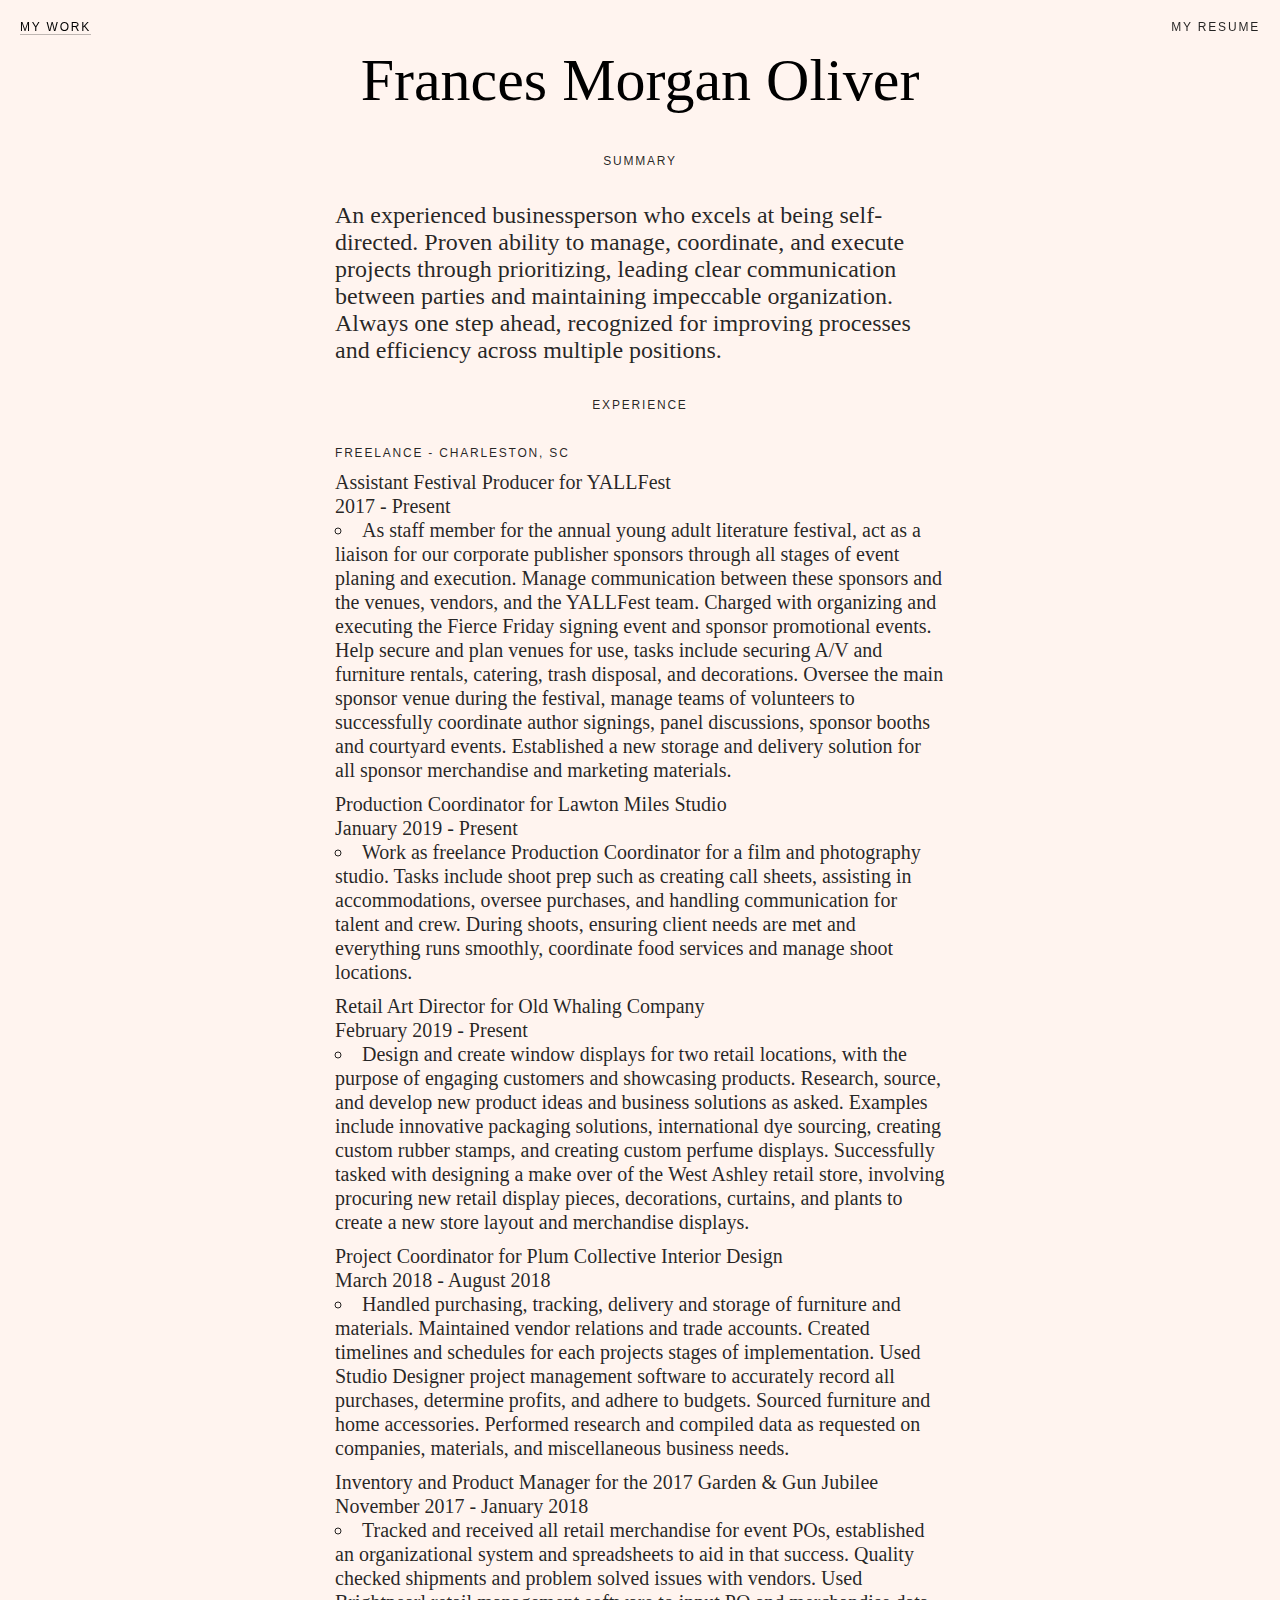
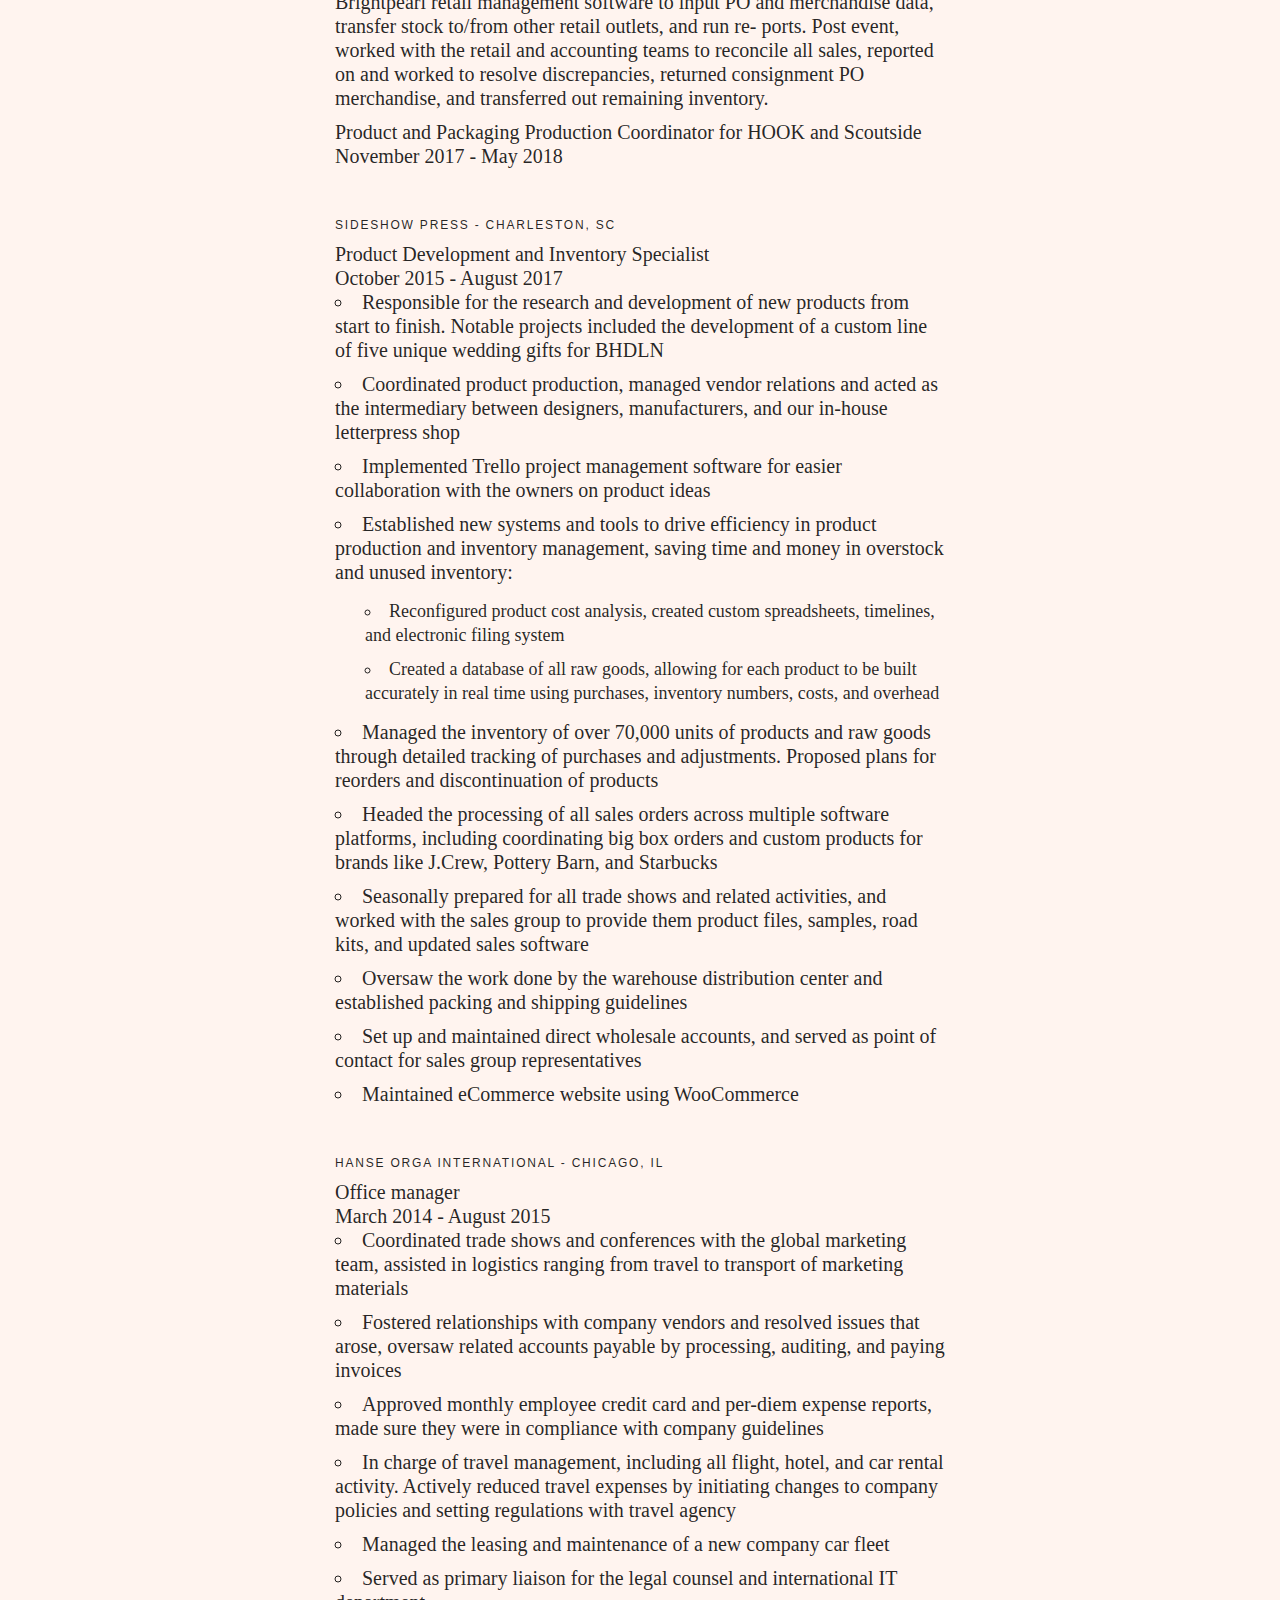
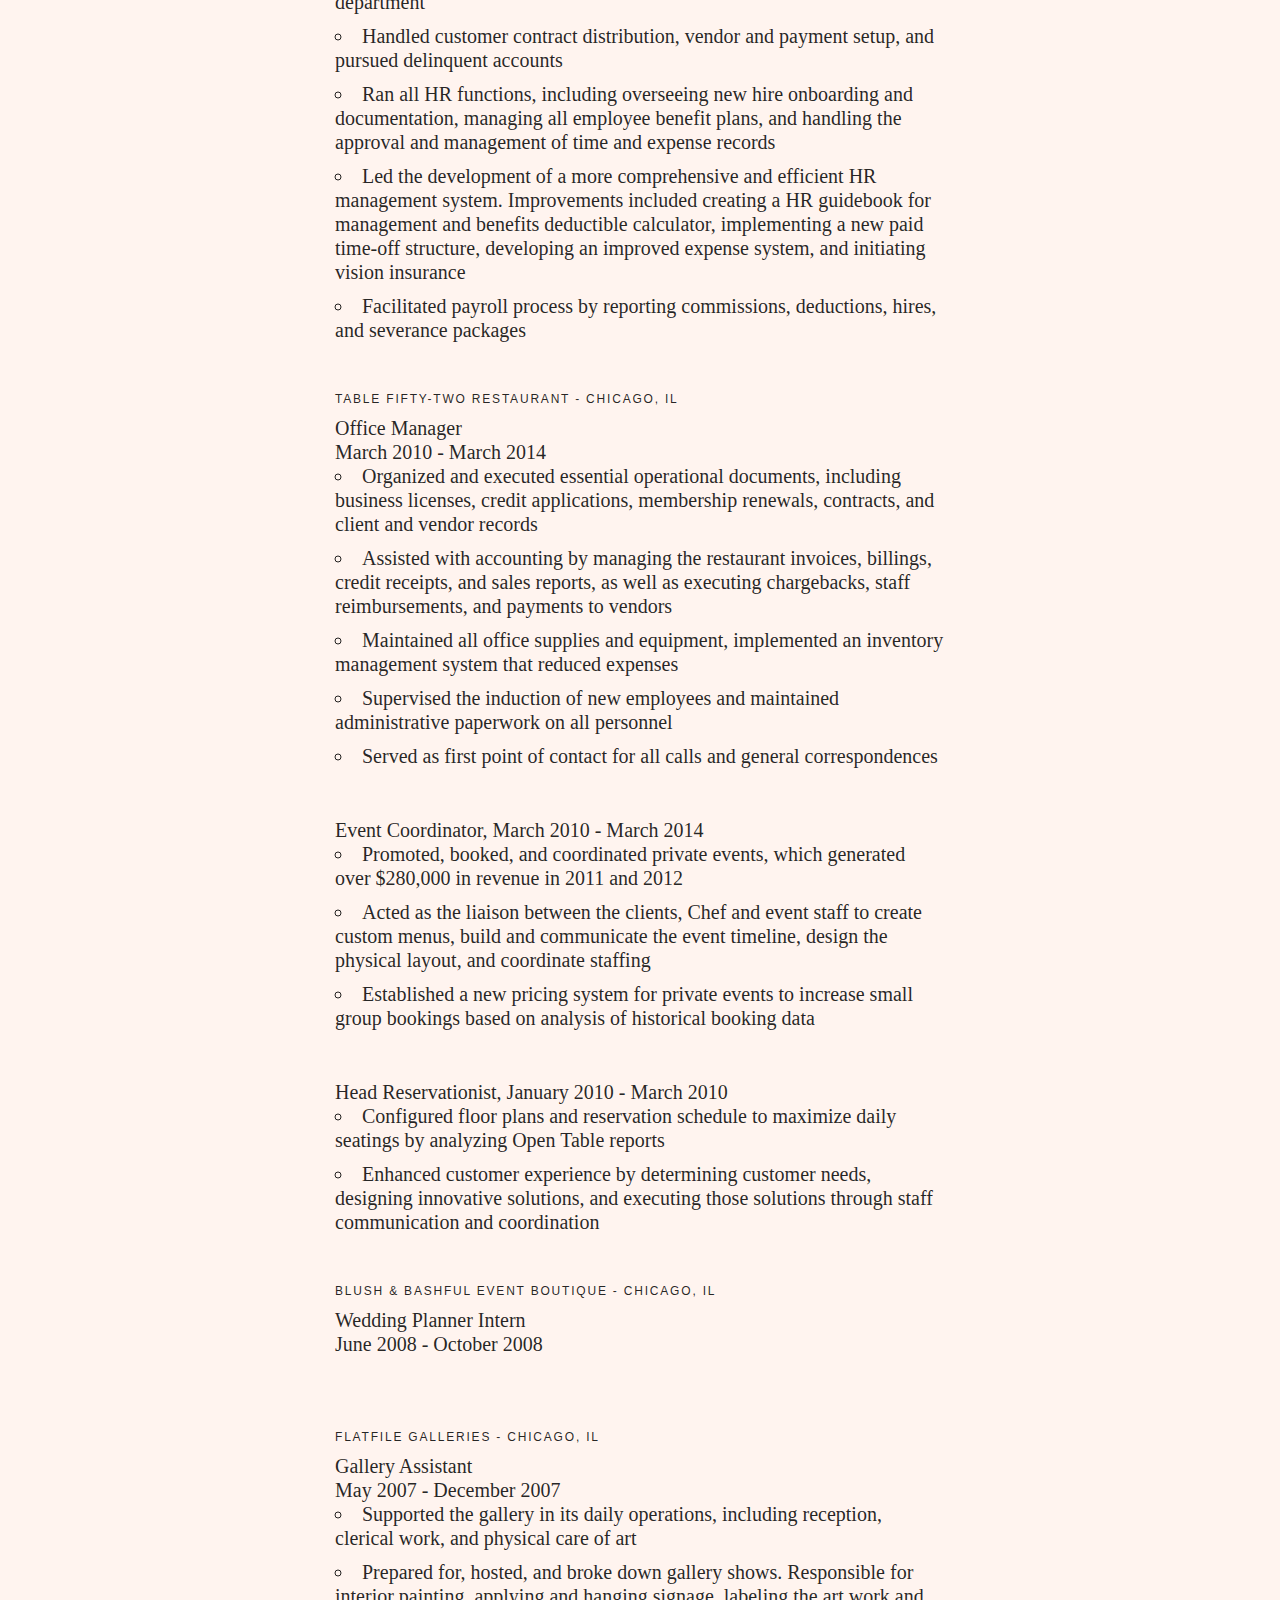
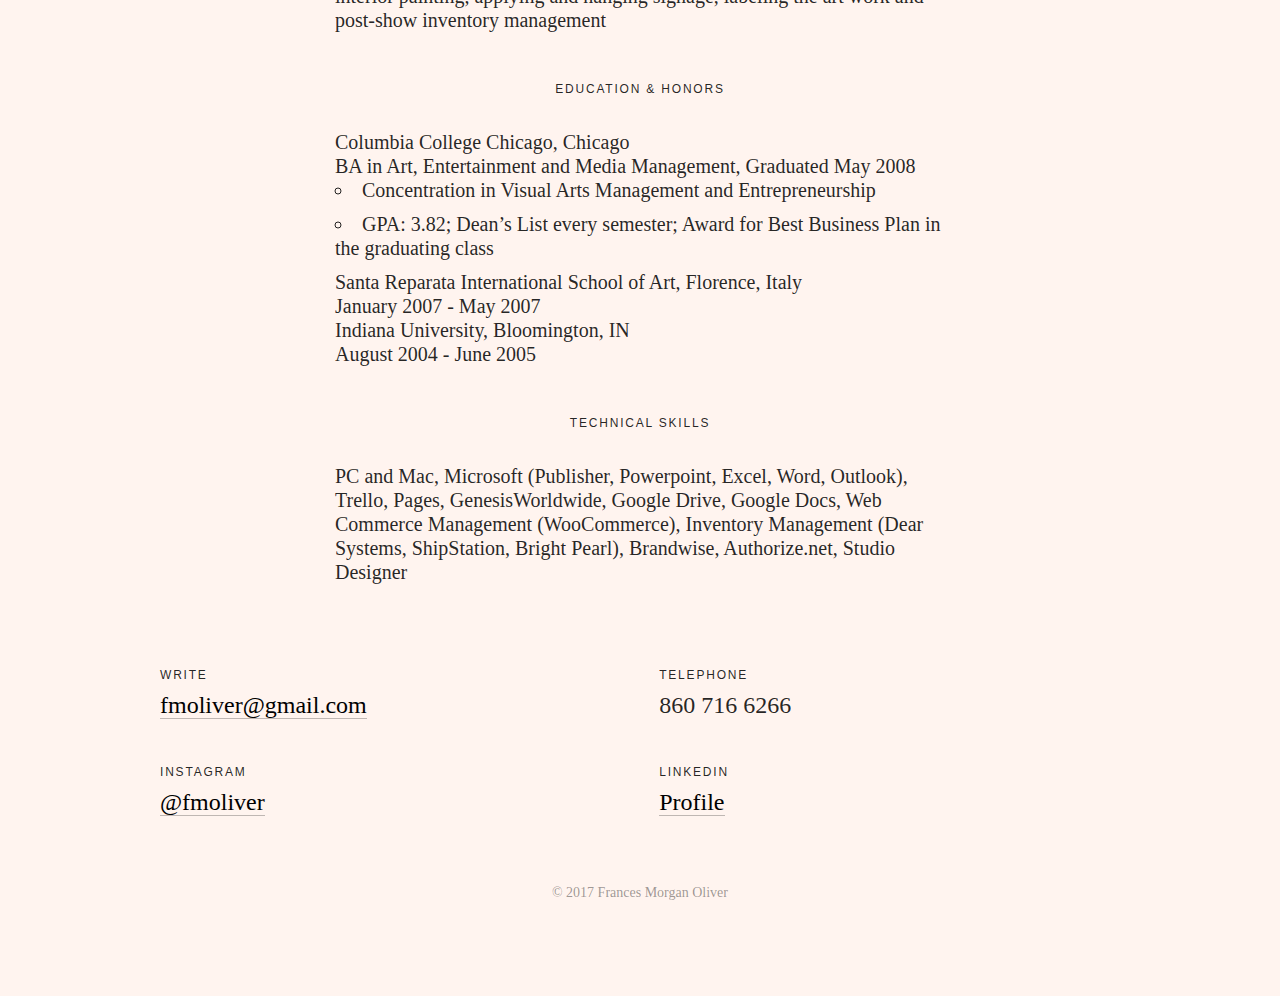
==== commit fa2fdecc: "resume updates" ====
--- a/resume.html
+++ b/resume.html
@@ -39,10 +39,19 @@
 
       <h3>Freelance - Charleston, SC</h3>
         <ul>
-          <strong>Assistant Festival Producer for YALLFest</br>July 2018 - November 2018, September 2017 - November 2017</strong>
-          <li>
-            Staff member for the 2017 and 2018 annual young adult literature festival. Established a new storage and delivery
-            solution for all sponsor merchandise and marketing materials. Charged with organizing and executing both the Fierce Friday event and the main festival venue, including coordinating author signings, panel discussions, and sponsored special activities. Handled A/V and furniture rentals, catering, and determined signage needs. Acted as the intermediary between sponsors, venues, vendors, and the YALLFest team for these events. Managed teams of volunteers and assigned job roles during the festival.
+          <strong>Assistant Festival Producer for YALLFest</br>2017 - Present</strong>
+          <li>
+            As staff member for the annual young adult literature festival, act as a liaison for our corporate publisher sponsors through all stages of event planing and execution. Manage communication between these sponsors and the venues, vendors, and the YALLFest team. Charged with organizing and executing the Fierce Friday signing event and sponsor promotional events. Help secure and plan venues for use, tasks include securing A/V and furniture rentals, catering, trash disposal, and decorations. Oversee the main sponsor venue during the festival, manage teams of volunteers to successfully coordinate author signings, panel discussions, sponsor booths and courtyard events. Established a new storage and delivery solution for all sponsor merchandise and marketing materials.
+          </li>
+
+          <strong>Production Coordinator for Lawton Miles Studio</br>January 2019 - Present</strong>
+          <li>
+            Work as freelance Production Coordinator for a film and photography studio. Tasks include shoot prep such as creating call sheets, assisting in accommodations, oversee purchases, and handling communication for talent and crew. During shoots, ensuring client needs are met and everything runs smoothly, coordinate food services and manage shoot locations.
+          </li>
+
+          <strong>Retail Art Director for Old Whaling Company</br>February 2019 - Present</strong>
+          <li>
+            Design and create window displays for two retail locations, with the purpose of engaging customers and showcasing products. Research, source, and develop new product ideas and business solutions as asked. Examples include innovative packaging solutions, international dye sourcing, creating custom rubber stamps, and creating custom perfume displays. Successfully tasked with designing a make over of the West Ashley retail store, involving procuring new retail display pieces, decorations, curtains, and plants to create a new store layout and merchandise displays.
           </li>
 
           <strong>Project Coordinator for Plum Collective Interior Design</br>March 2018 - August 2018</strong>
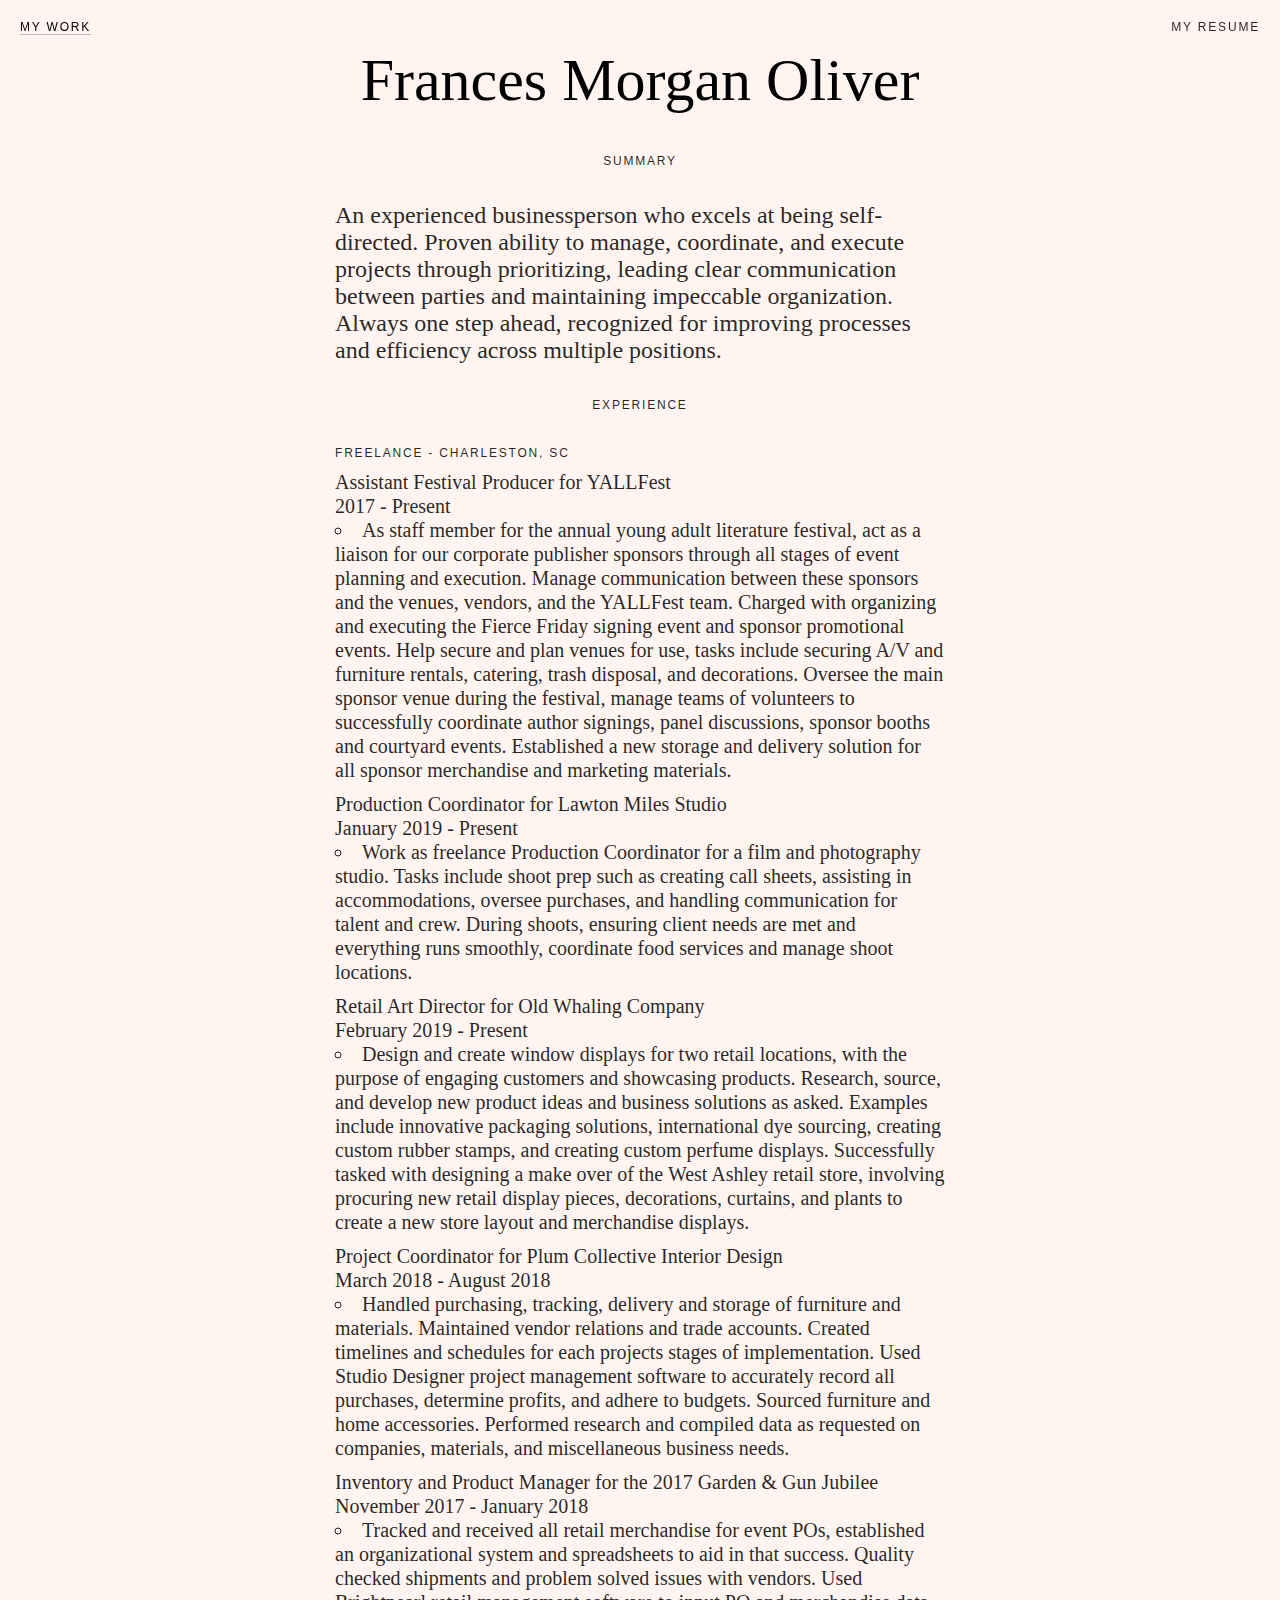
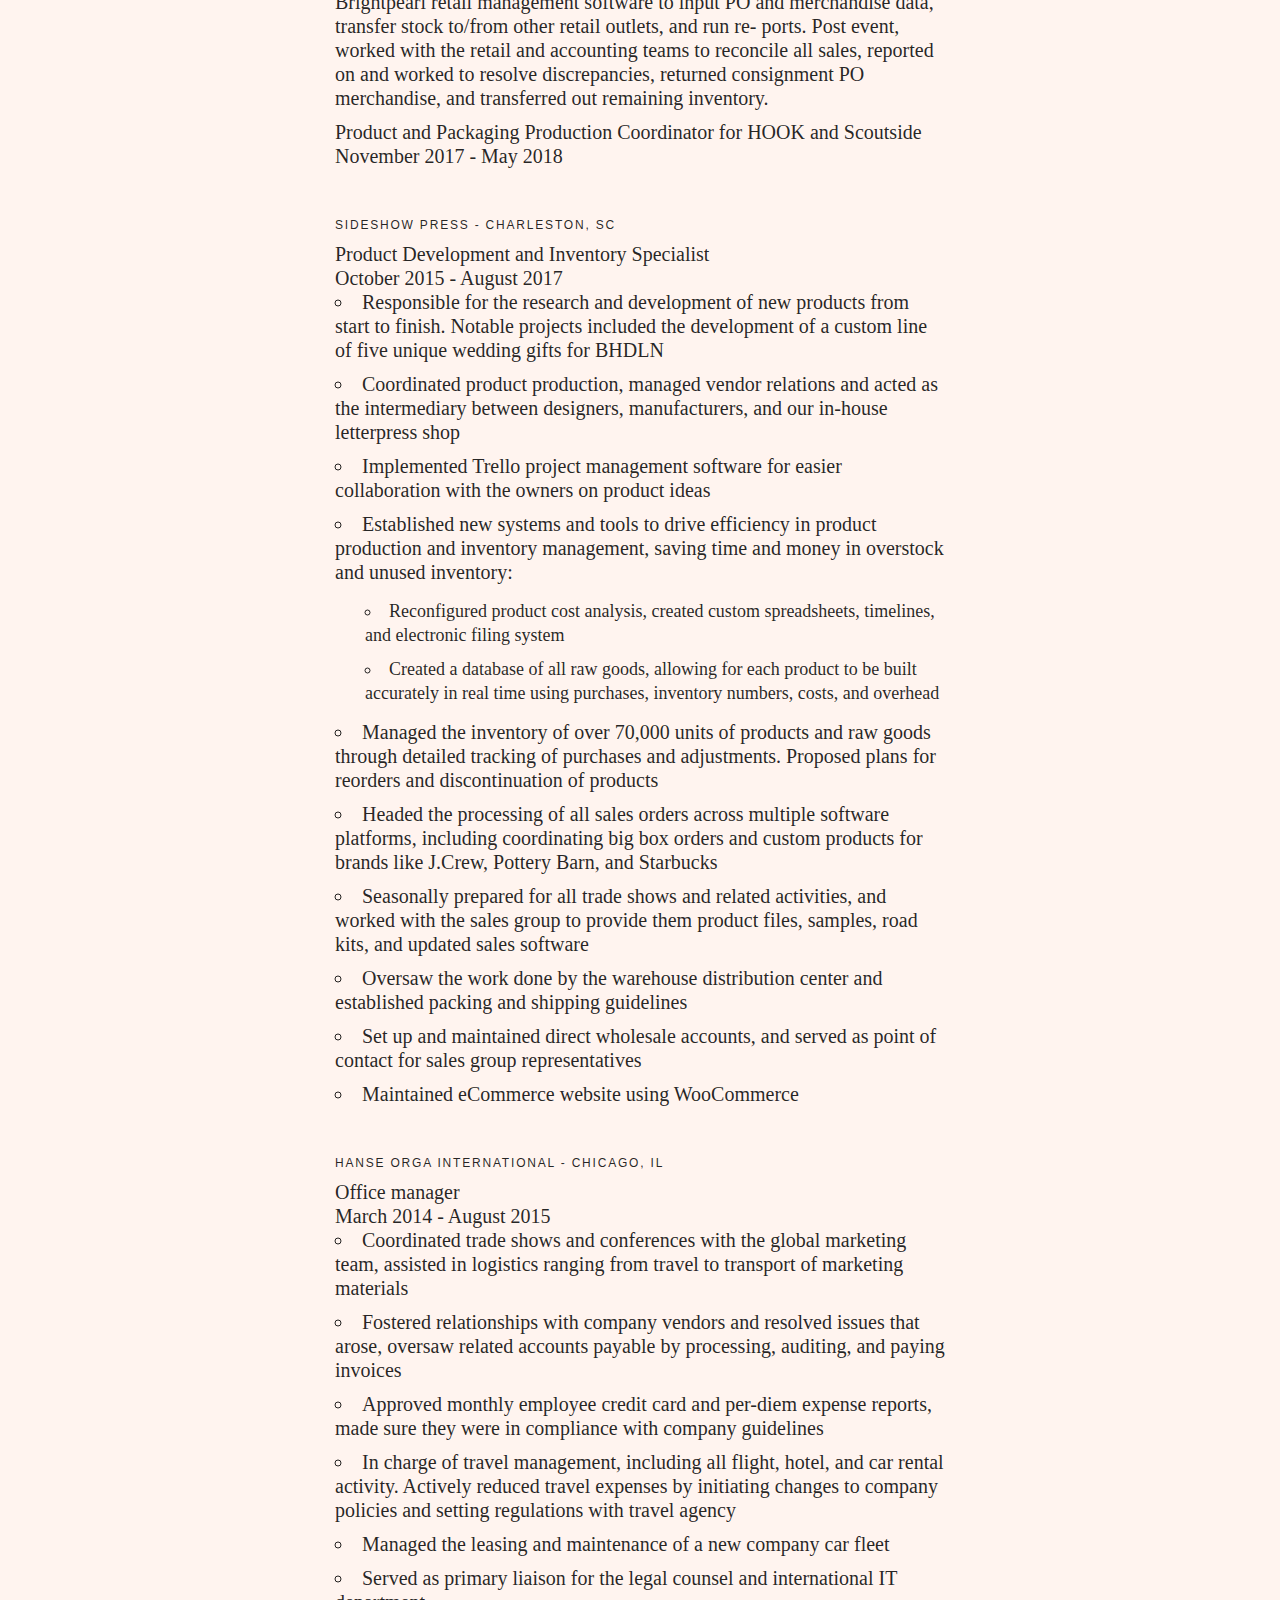
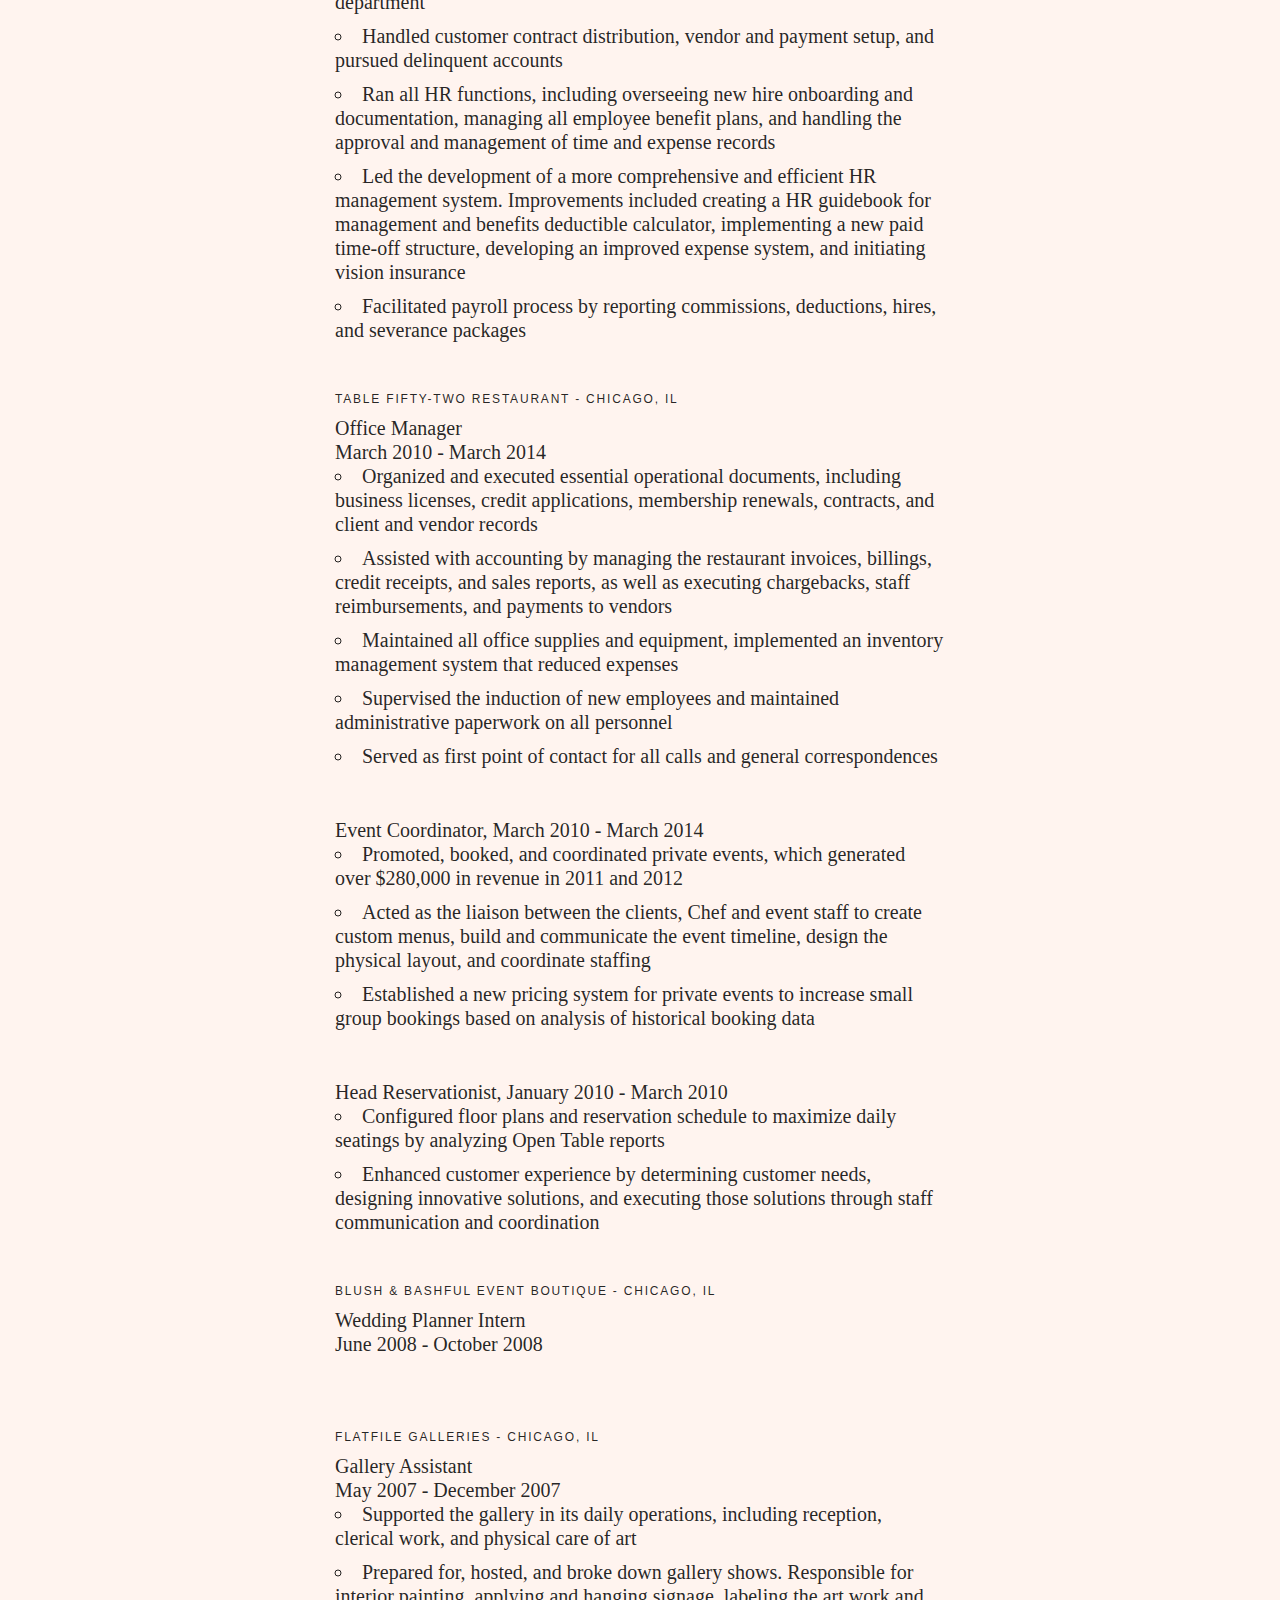
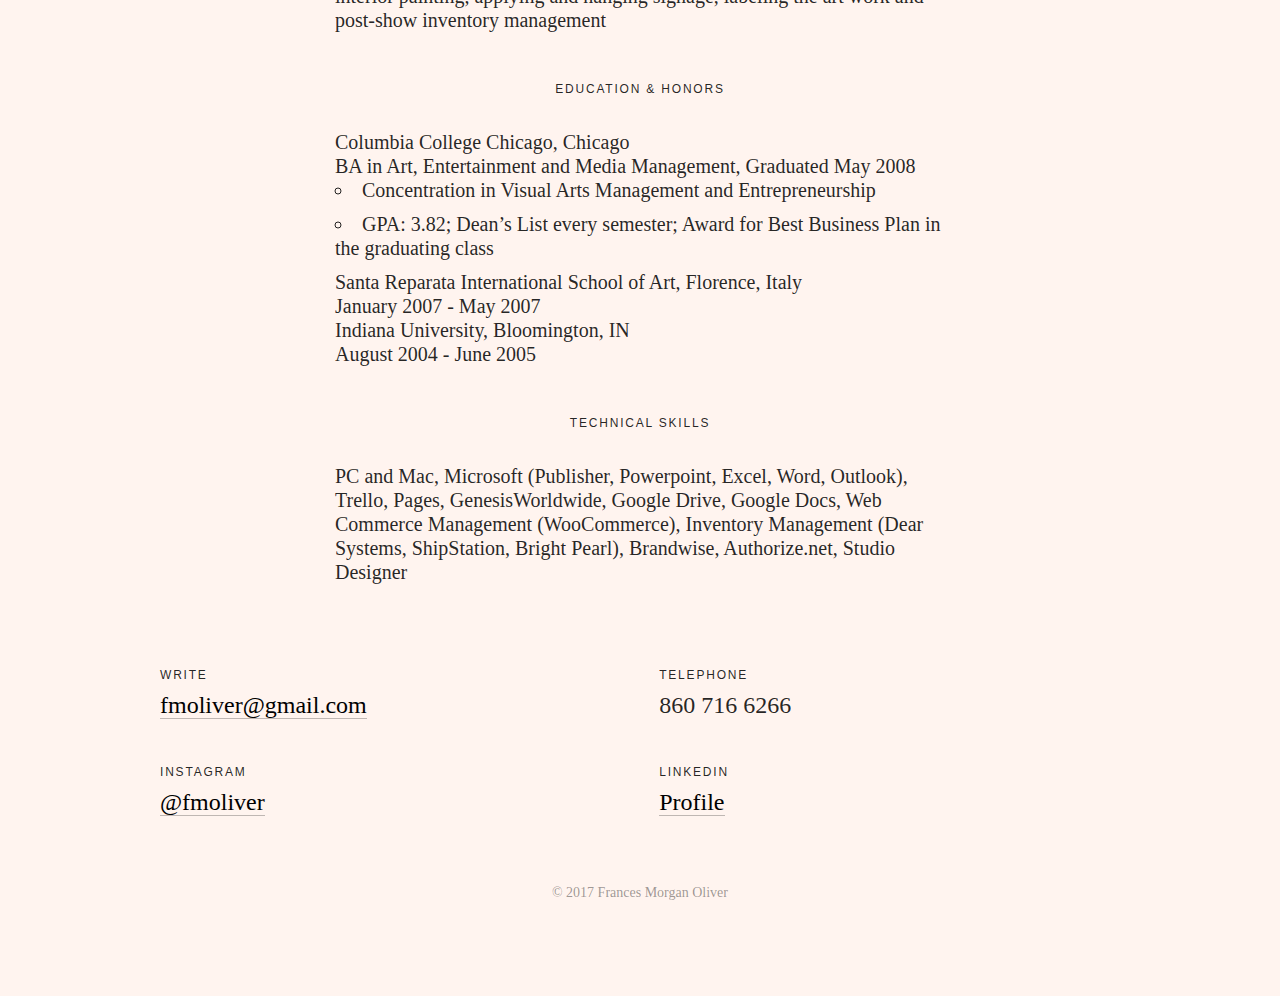
==== commit 668de8ff: "spell check!" ====
--- a/resume.html
+++ b/resume.html
@@ -41,7 +41,7 @@
         <ul>
           <strong>Assistant Festival Producer for YALLFest</br>2017 - Present</strong>
           <li>
-            As staff member for the annual young adult literature festival, act as a liaison for our corporate publisher sponsors through all stages of event planing and execution. Manage communication between these sponsors and the venues, vendors, and the YALLFest team. Charged with organizing and executing the Fierce Friday signing event and sponsor promotional events. Help secure and plan venues for use, tasks include securing A/V and furniture rentals, catering, trash disposal, and decorations. Oversee the main sponsor venue during the festival, manage teams of volunteers to successfully coordinate author signings, panel discussions, sponsor booths and courtyard events. Established a new storage and delivery solution for all sponsor merchandise and marketing materials.
+            As staff member for the annual young adult literature festival, act as a liaison for our corporate publisher sponsors through all stages of event planning and execution. Manage communication between these sponsors and the venues, vendors, and the YALLFest team. Charged with organizing and executing the Fierce Friday signing event and sponsor promotional events. Help secure and plan venues for use, tasks include securing A/V and furniture rentals, catering, trash disposal, and decorations. Oversee the main sponsor venue during the festival, manage teams of volunteers to successfully coordinate author signings, panel discussions, sponsor booths and courtyard events. Established a new storage and delivery solution for all sponsor merchandise and marketing materials.
           </li>
 
           <strong>Production Coordinator for Lawton Miles Studio</br>January 2019 - Present</strong>
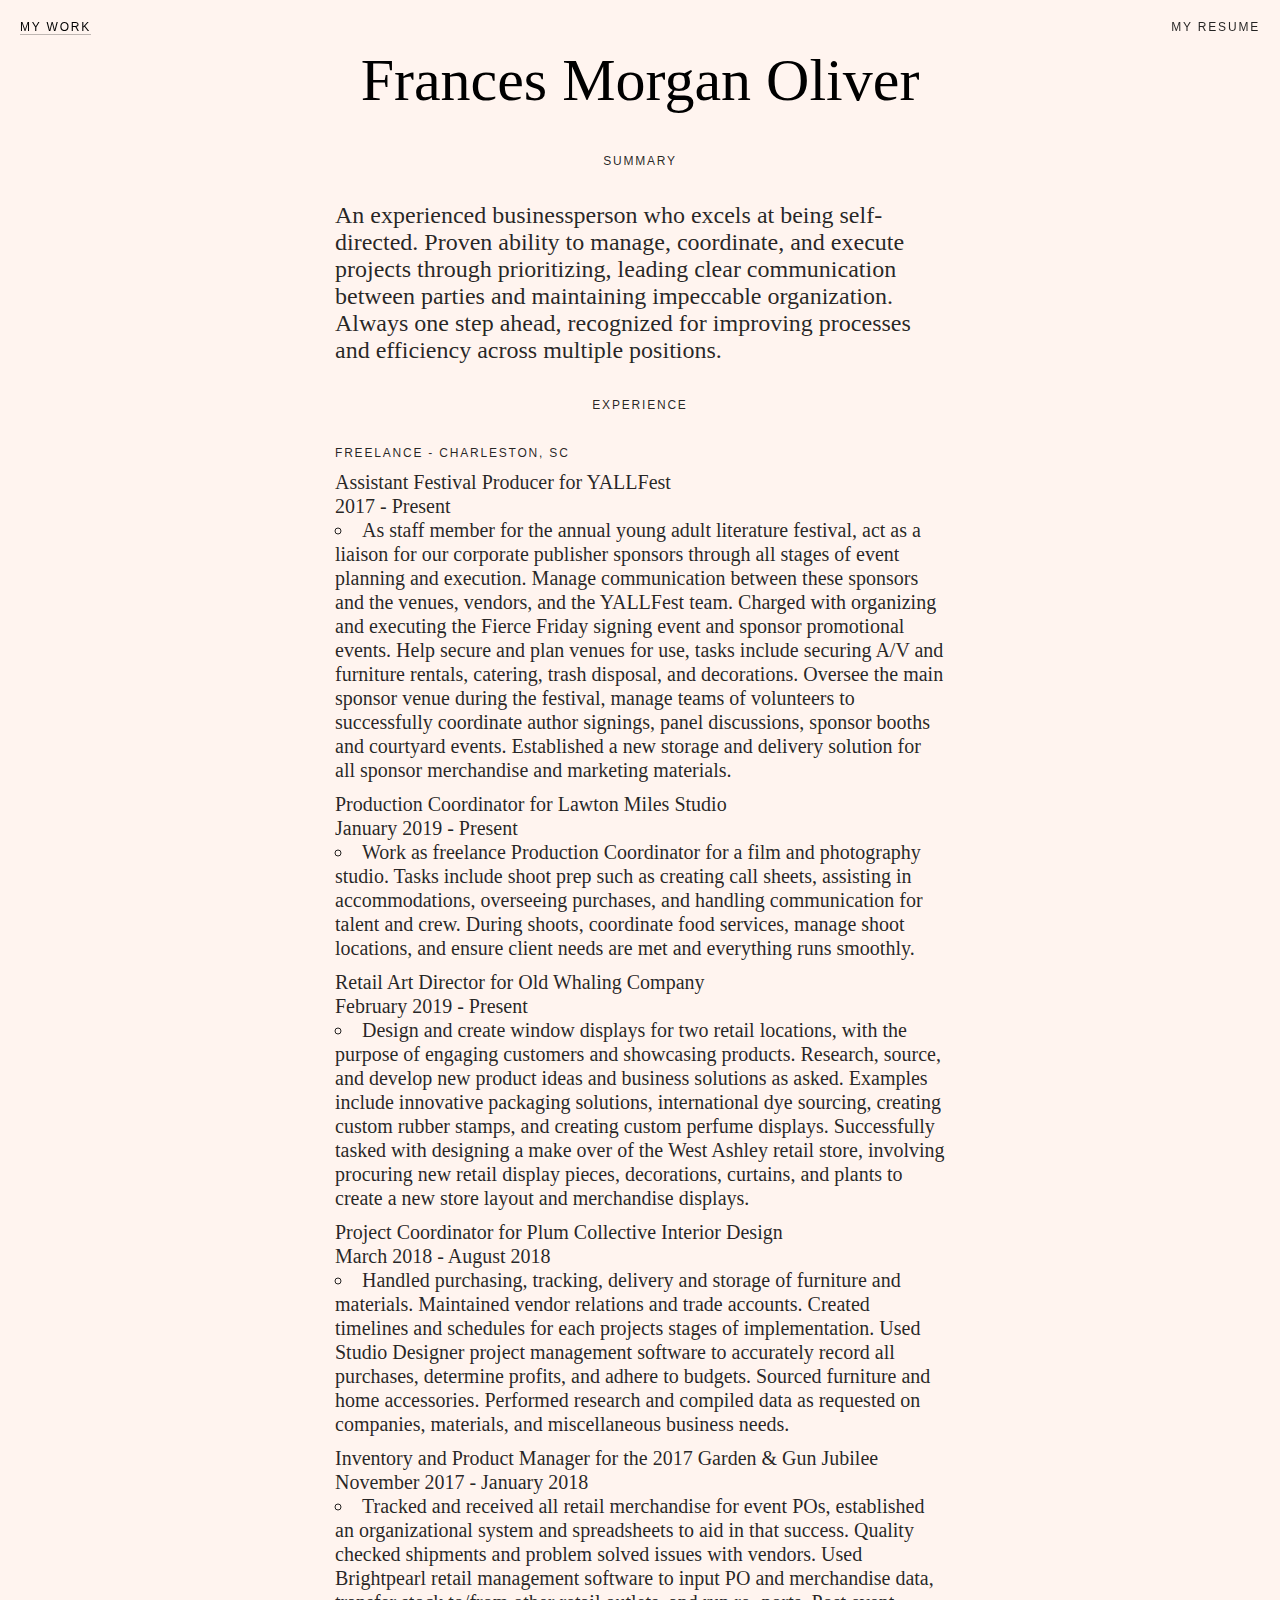
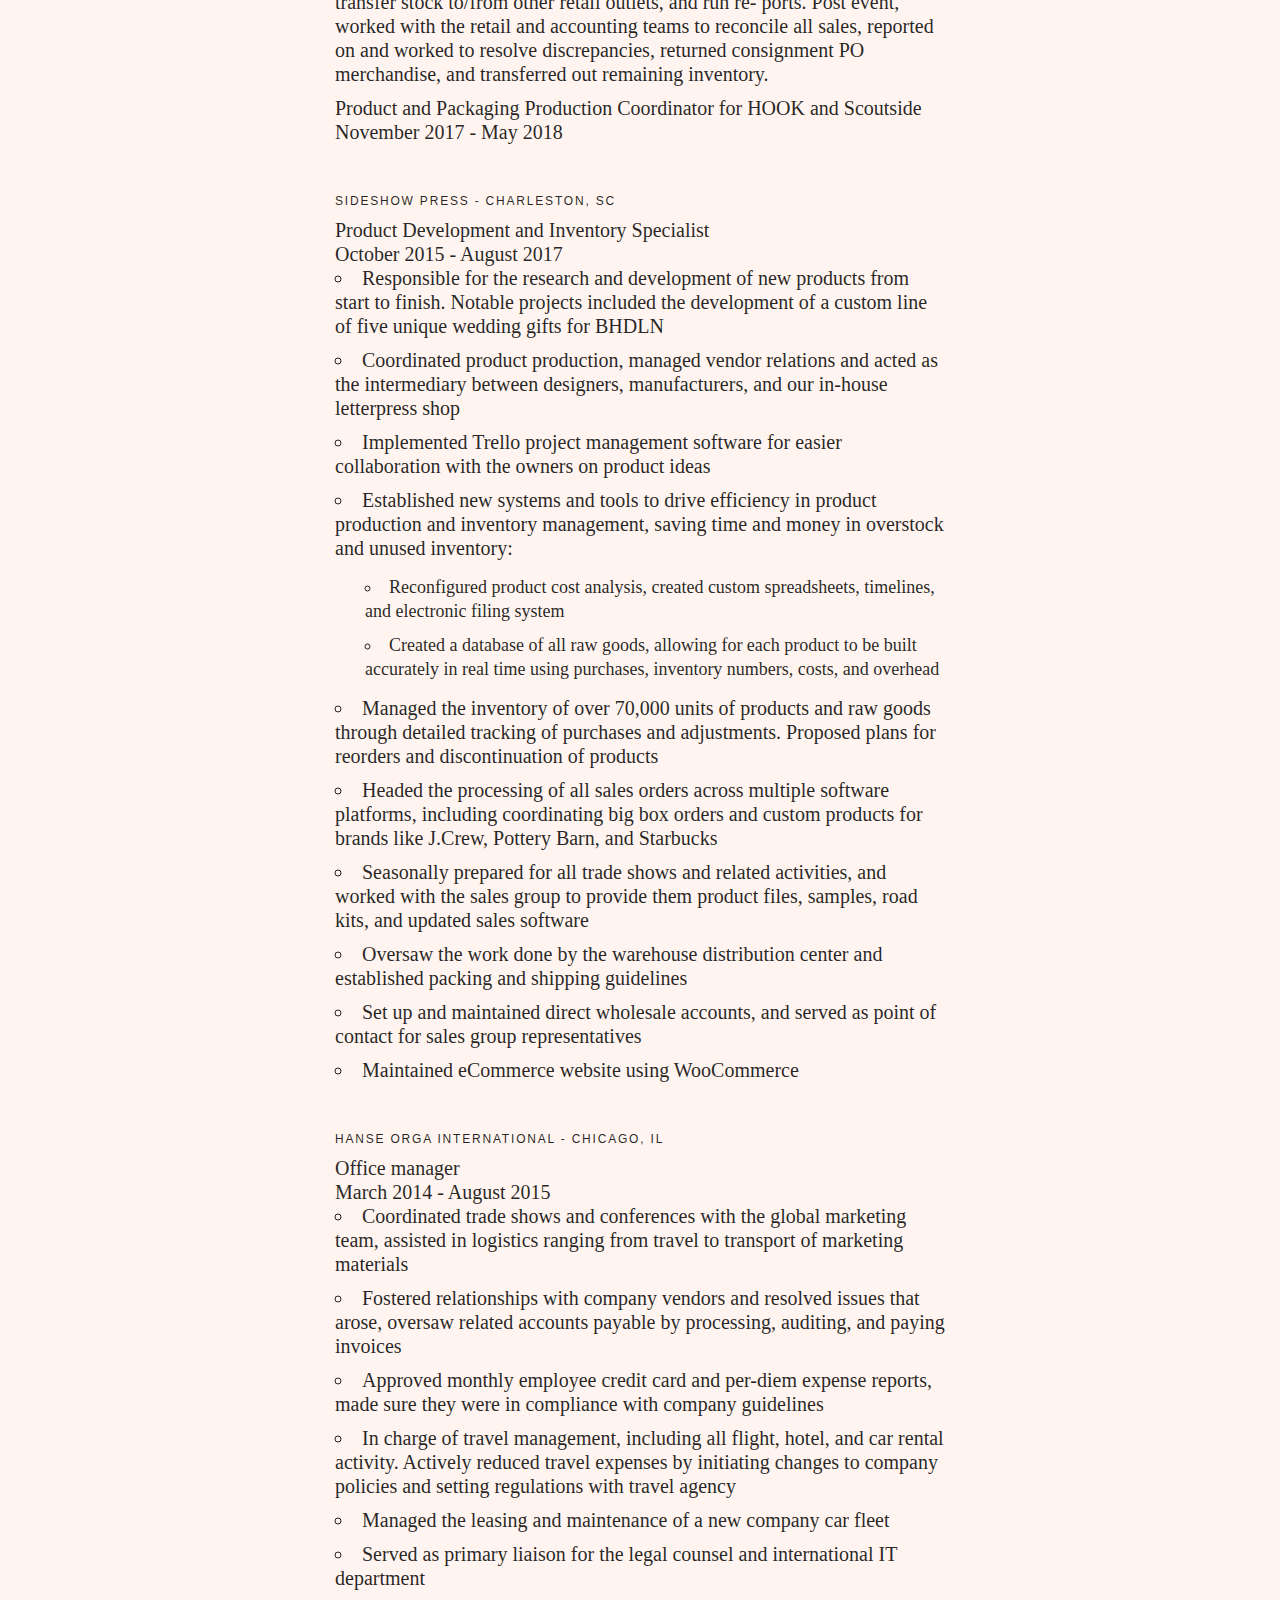
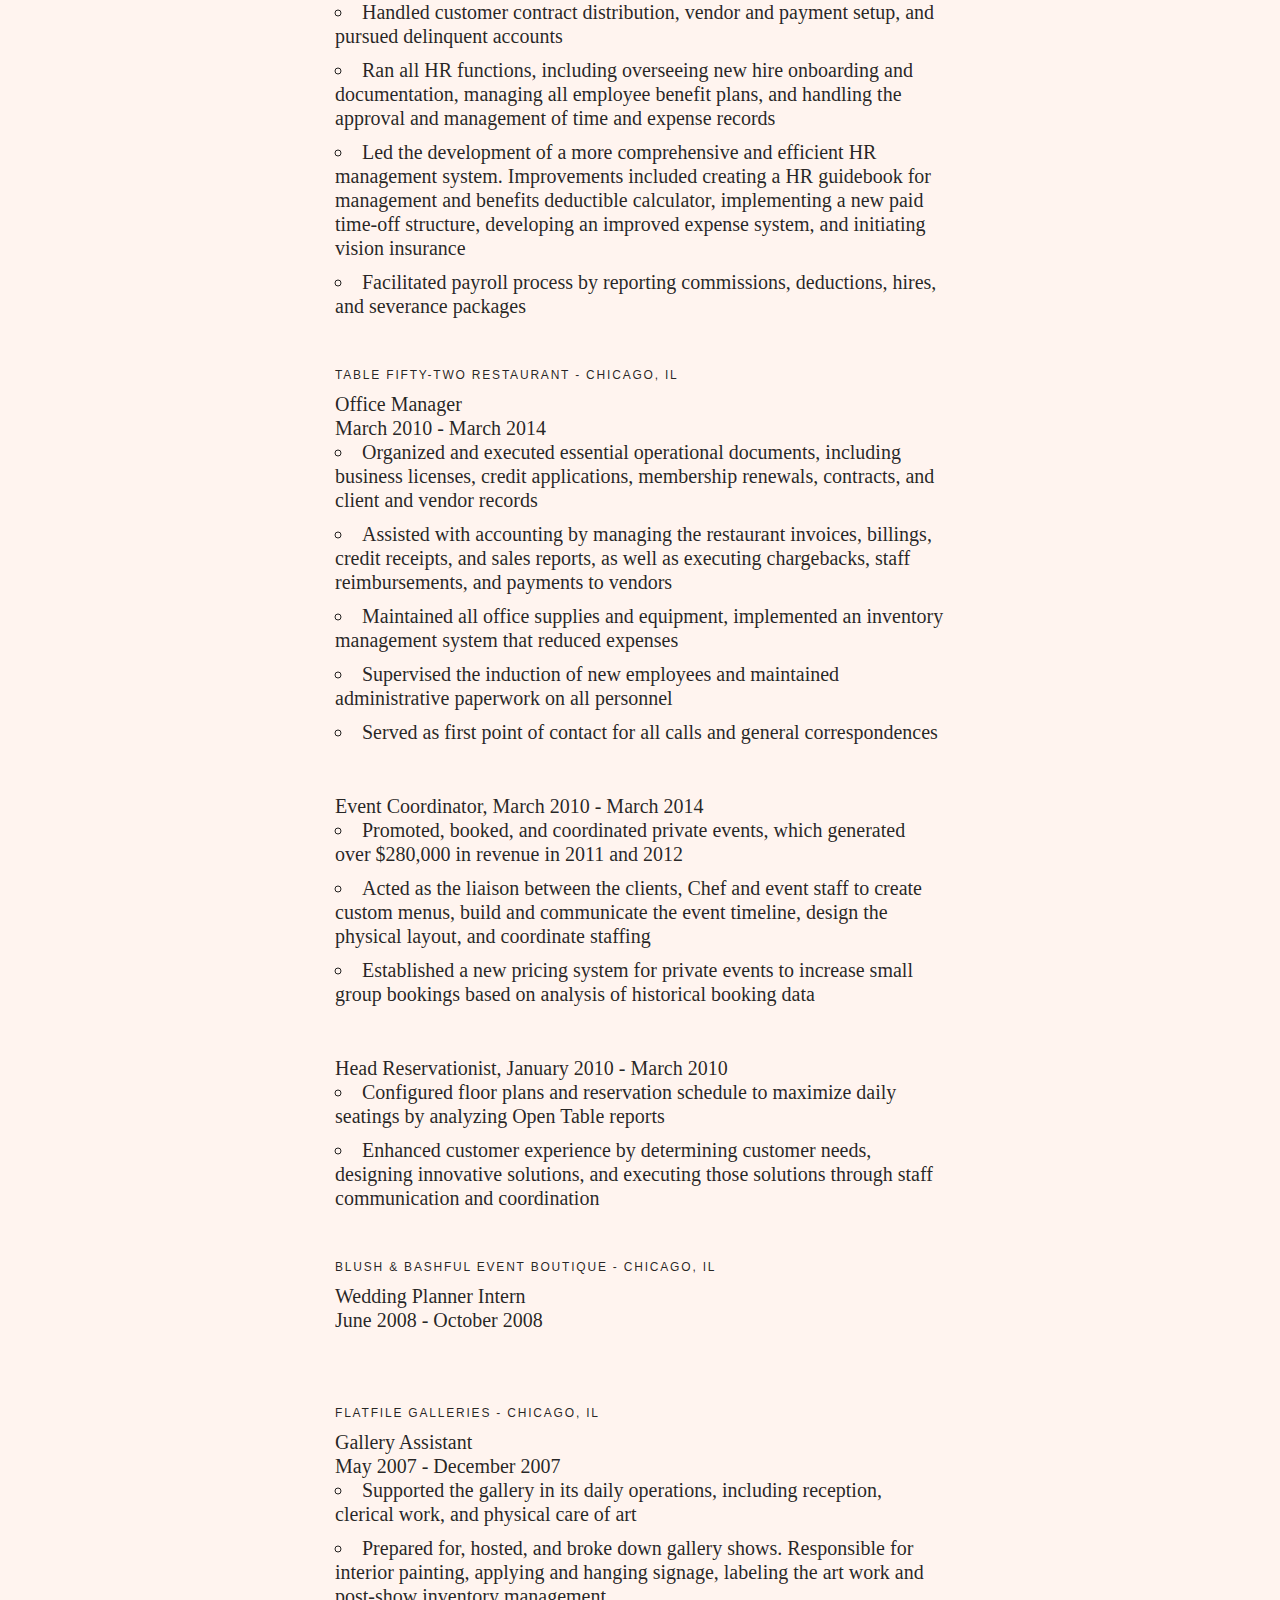
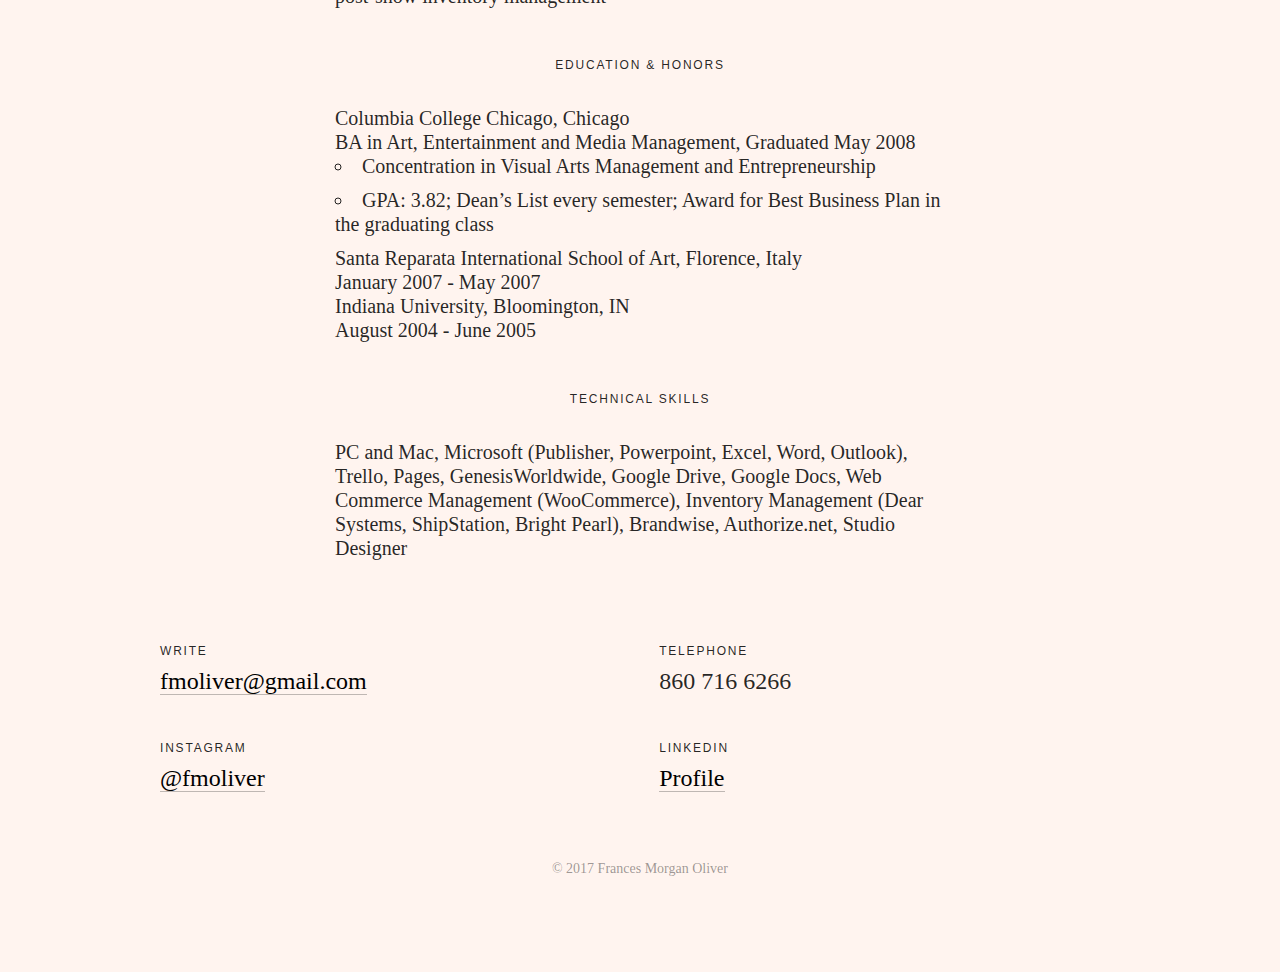
==== commit a6d3eb4e: "grammar" ====
--- a/resume.html
+++ b/resume.html
@@ -46,7 +46,7 @@
 
           <strong>Production Coordinator for Lawton Miles Studio</br>January 2019 - Present</strong>
           <li>
-            Work as freelance Production Coordinator for a film and photography studio. Tasks include shoot prep such as creating call sheets, assisting in accommodations, oversee purchases, and handling communication for talent and crew. During shoots, ensuring client needs are met and everything runs smoothly, coordinate food services and manage shoot locations.
+            Work as freelance Production Coordinator for a film and photography studio. Tasks include shoot prep such as creating call sheets, assisting in accommodations, overseeing purchases, and handling communication for talent and crew. During shoots, coordinate food services, manage shoot locations, and ensure client needs are met and everything runs smoothly.
           </li>
 
           <strong>Retail Art Director for Old Whaling Company</br>February 2019 - Present</strong>
